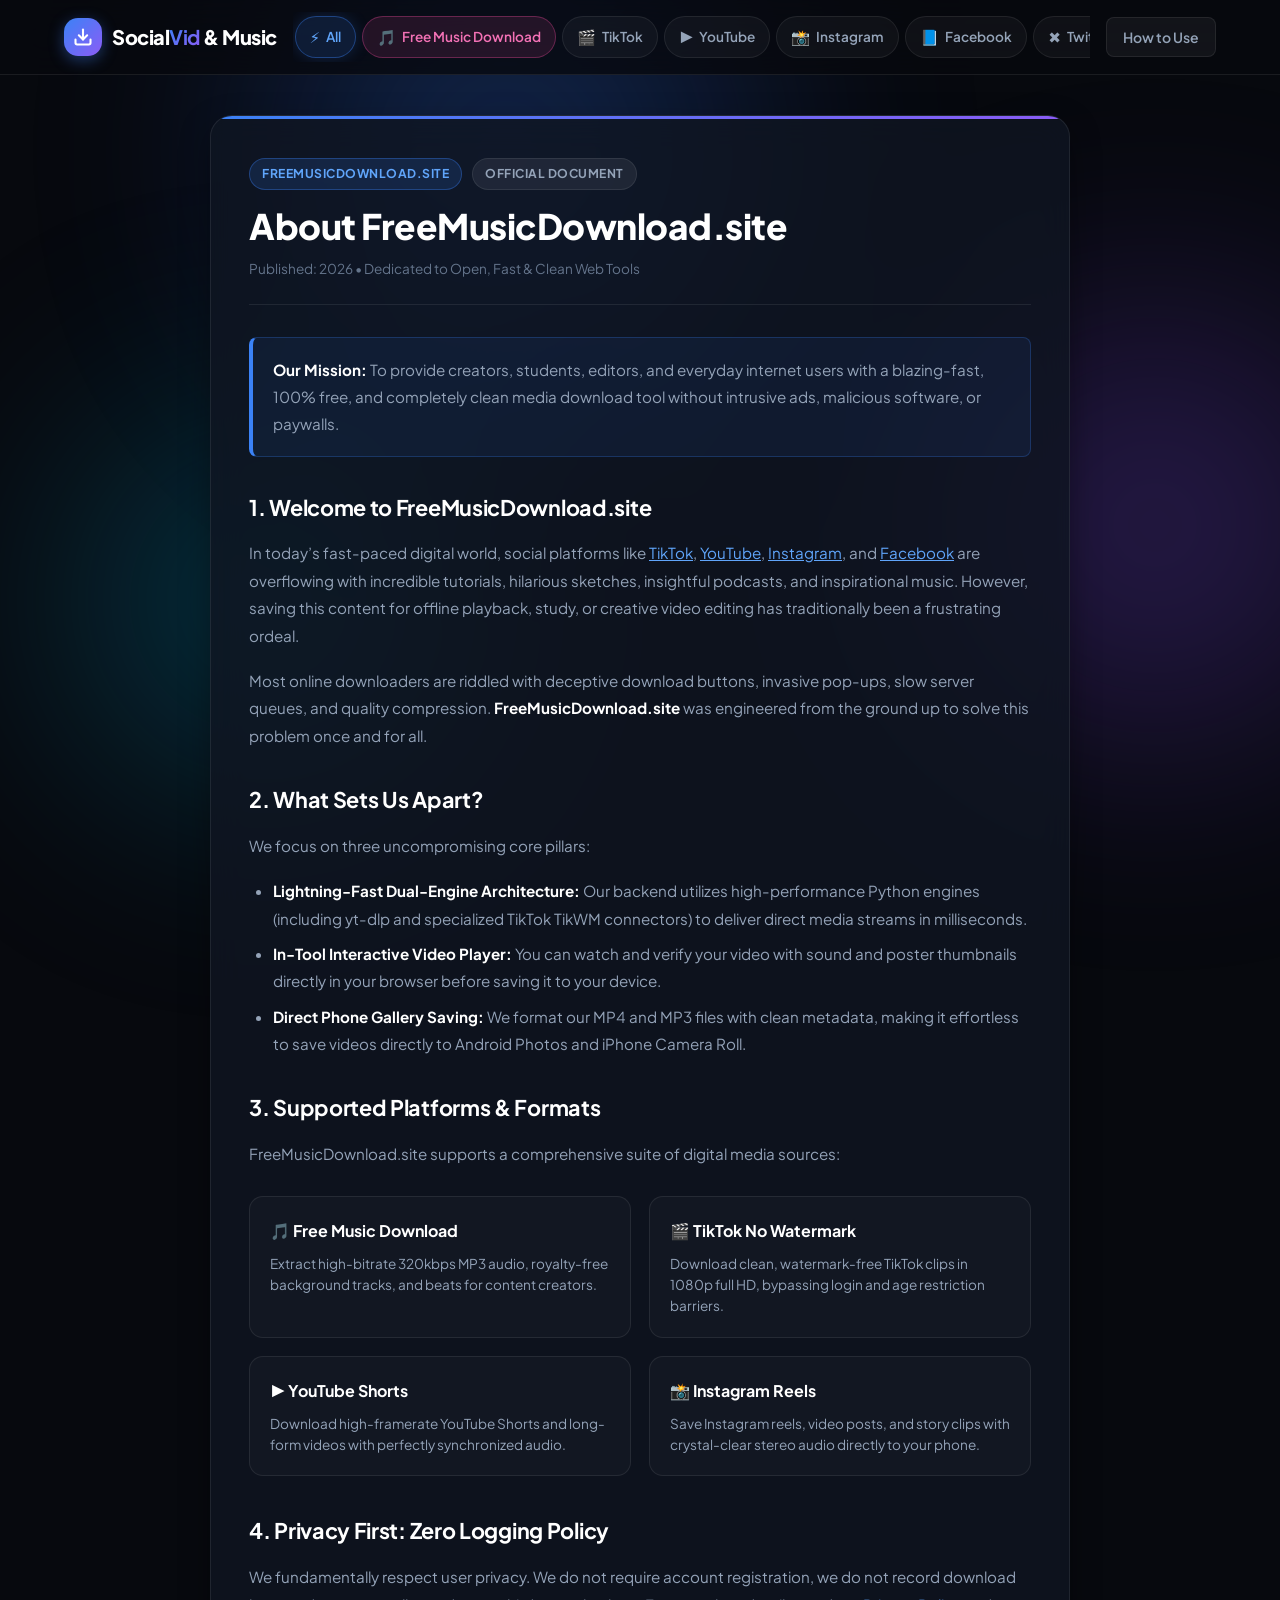
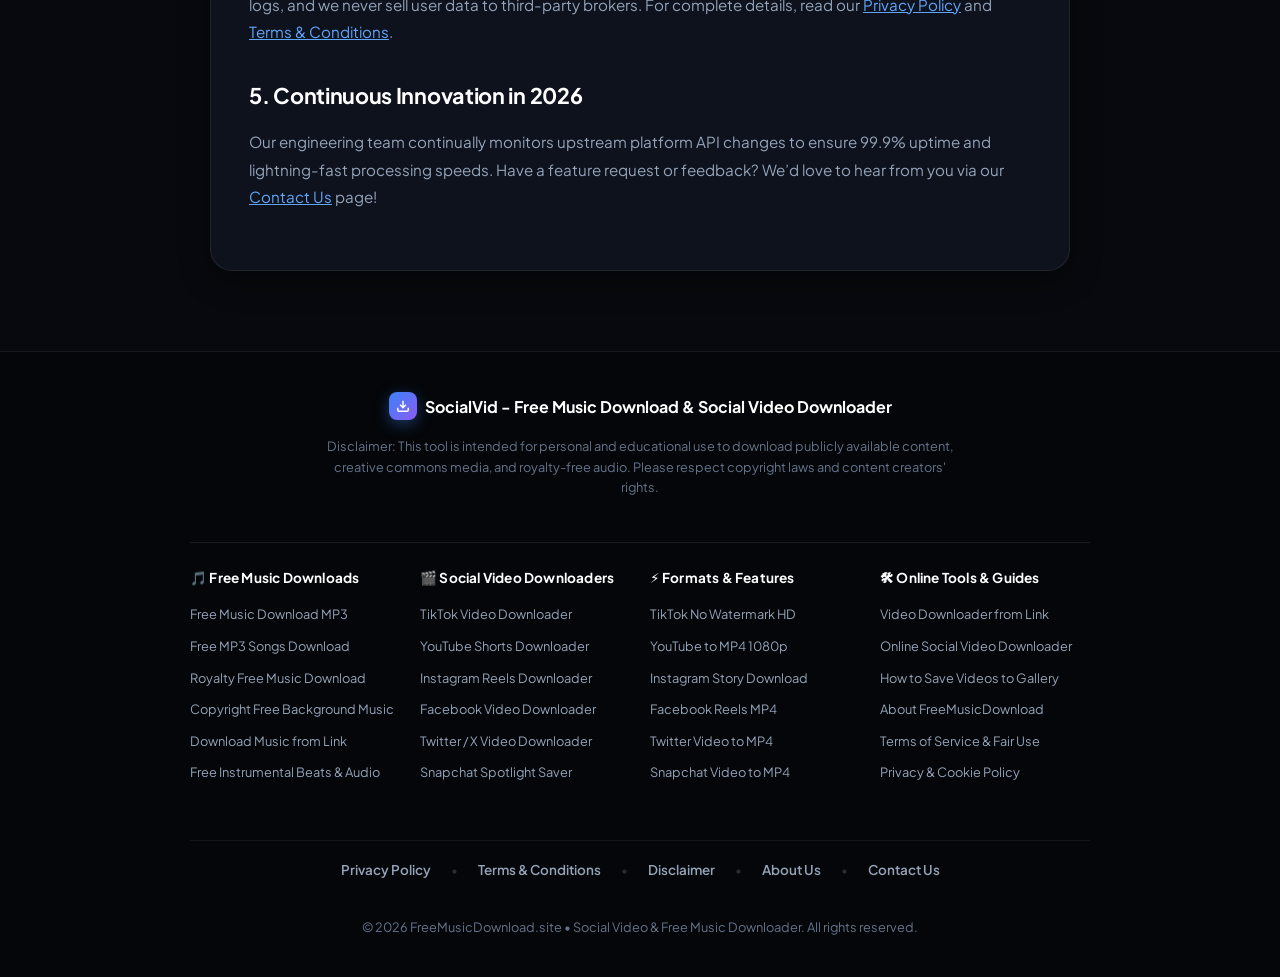
==== about-us.html @ c18b39c4 "Add downloading percentage indicator, footer multi-column keyword internal linking, and 5 dedicated " ====
<!DOCTYPE html>
<html lang="en">
<head>
  <meta charset="UTF-8">
  <meta name="viewport" content="width=device-width, initial-scale=1.0">
  <title>About Us - FreeMusicDownload.site</title>
  
  <!-- Primary SEO Meta Tags -->
  <meta name="description" content="Discover the mission, technology, and values behind FreeMusicDownload.site. High-speed media extraction, free music downloads, and watermark-free video tools.">
  <meta name="robots" content="index, follow">
  <meta name="author" content="FreeMusicDownload.site">
  <meta name="theme-color" content="#0b0f19">
  <link rel="canonical" href="https://freemusicdownload.site/about-us.html">

  <!-- Open Graph / Facebook -->
  <meta property="og:type" content="website">
  <meta property="og:url" content="https://freemusicdownload.site/about-us.html">
  <meta property="og:title" content="About Us - FreeMusicDownload.site">
  <meta property="og:description" content="Discover the mission, technology, and values behind FreeMusicDownload.site. High-speed media extraction, free music downloads, and watermark-free video tools.">
  <meta property="og:site_name" content="FreeMusicDownload.site">

  <!-- Twitter / X -->
  <meta name="twitter:card" content="summary_large_image">
  <meta name="twitter:url" content="https://freemusicdownload.site/about-us.html">
  <meta name="twitter:title" content="About Us - FreeMusicDownload.site">
  <meta name="twitter:description" content="Discover the mission, technology, and values behind FreeMusicDownload.site. High-speed media extraction, free music downloads, and watermark-free video tools.">

  <!-- Google Fonts & Stylesheet -->
  <link rel="preconnect" href="https://fonts.googleapis.com">
  <link rel="preconnect" href="https://fonts.gstatic.com" crossorigin>
  <link href="https://fonts.googleapis.com/css2?family=Plus+Jakarta+Sans:wght@400;500;600;700;800&display=swap" rel="stylesheet">
  <link rel="stylesheet" href="style.css">
</head>
<body>

  <!-- Ambient Glowing Background Orbs -->
  <div class="glow-orb glow-1"></div>
  <div class="glow-orb glow-2"></div>
  <div class="glow-orb glow-3"></div>

  <!-- Top Glassmorphic Navbar -->
  <header class="navbar-wrapper">
    <nav class="navbar" aria-label="Main Navigation">
      <a href="index.html" class="nav-brand">
        <div class="brand-icon">
          <svg viewBox="0 0 24 24" fill="none" stroke="currentColor" stroke-width="2.5" stroke-linecap="round" stroke-linejoin="round">
            <path d="M21 15v4a2 2 0 0 1-2 2H5a2 2 0 0 1-2-2v-4"></path>
            <polyline points="7 10 12 15 17 10"></polyline>
            <line x1="12" y1="15" x2="12" y2="3"></line>
          </svg>
        </div>
        <span class="brand-text">Social<strong>Vid</strong> & Music</span>
      </a>

      <!-- Platform Links in Navbar -->
      <div class="nav-platforms" id="navPlatforms">
        <a href="index.html" class="nav-platform-btn" data-platform="all" title="All Supported Platforms">
          <span class="platform-icon">⚡</span> All
        </a>
        <a href="index.html#home" class="nav-platform-btn highlight-music-btn" data-platform="music" title="Free Music Download - Just Paste Music Link">
          <span class="platform-icon">🎵</span> Free Music Download
        </a>
        <a href="tiktok.html" class="nav-platform-btn" data-platform="tiktok" title="TikTok Video Downloader">
          <span class="platform-icon">🎬</span> TikTok
        </a>
        <a href="youtube.html" class="nav-platform-btn" data-platform="youtube" title="YouTube Shorts Downloader">
          <span class="platform-icon">▶️</span> YouTube
        </a>
        <a href="instagram.html" class="nav-platform-btn" data-platform="instagram" title="Instagram Reel Downloader">
          <span class="platform-icon">📸</span> Instagram
        </a>
        <a href="facebook.html" class="nav-platform-btn" data-platform="facebook" title="Facebook Video Downloader">
          <span class="platform-icon">📘</span> Facebook
        </a>
        <a href="twitter.html" class="nav-platform-btn" data-platform="twitter" title="Twitter / X Video Downloader">
          <span class="platform-icon">✖️</span> Twitter/X
        </a>
        <a href="snapchat.html" class="nav-platform-btn" data-platform="snapchat" title="Snapchat Video Saver">
          <span class="platform-icon">👻</span> Snapchat
        </a>
      </div>

      <a href="index.html#how-it-works" class="nav-guide-link">How to Use</a>

      <!-- Mobile Top-Right Features Button -->
      <button type="button" class="mobile-menu-toggle" id="mobileMenuToggle" aria-label="Open Features and Platforms Menu" aria-expanded="false" aria-controls="mobileDrawer">
        <span class="mobile-toggle-icon-wrap">
          <svg class="mobile-toggle-icon" viewBox="0 0 24 24" fill="none" stroke="currentColor" stroke-width="2.2" stroke-linecap="round" stroke-linejoin="round">
            <rect x="3" y="3" width="7" height="7" rx="2"></rect>
            <rect x="14" y="3" width="7" height="7" rx="2"></rect>
            <rect x="14" y="14" width="7" height="7" rx="2"></rect>
            <rect x="3" y="14" width="7" height="7" rx="2"></rect>
          </svg>
        </span>
        <span class="mobile-toggle-text">Features</span>
      </button>
    </nav>
  </header>

  <!-- Mobile Features Navigation Drawer -->
  <div class="mobile-drawer-backdrop" id="mobileDrawerBackdrop" aria-hidden="true"></div>
  <aside class="mobile-drawer" id="mobileDrawer" role="dialog" aria-modal="true" aria-label="Supported Features Menu" aria-hidden="true">
    <div class="mobile-drawer-header">
      <div class="mobile-drawer-title-wrap">
        <span class="mobile-drawer-sparkle">⚡</span>
        <div>
          <h2 class="mobile-drawer-title">Features & Platforms</h2>
          <p class="mobile-drawer-subtitle">Select any platform to download</p>
        </div>
      </div>
      <button type="button" class="mobile-drawer-close" id="mobileDrawerClose" aria-label="Close menu">
        <svg viewBox="0 0 24 24" width="20" height="20" fill="none" stroke="currentColor" stroke-width="2.5" stroke-linecap="round" stroke-linejoin="round">
          <line x1="18" y1="6" x2="6" y2="18"></line>
          <line x1="6" y1="6" x2="18" y2="18"></line>
        </svg>
      </button>
    </div>

    <div class="mobile-drawer-body">
      <div class="mobile-section-label">Supported Platforms</div>
      <div class="mobile-features-list">
        <a href="index.html" class="mobile-feature-item" data-platform="all">
          <span class="feature-item-icon">⚡</span>
          <div class="feature-item-content">
            <div class="feature-item-title">All Supported Media</div>
            <div class="feature-item-sub">Music, Songs, YouTube, TikTok & Reels</div>
          </div>
          <span class="feature-item-indicator">Select</span>
        </a>

        <a href="index.html#home" class="mobile-feature-item highlight-music" data-platform="music">
          <span class="feature-item-icon">🎵</span>
          <div class="feature-item-content">
            <div class="feature-item-title">Free Music Download <span class="feature-badge-hot">HOT</span></div>
            <div class="feature-item-sub">MP3 Songs, Audio, Beats & Background Music</div>
          </div>
          <span class="feature-item-indicator">Select</span>
        </a>

        <a href="tiktok.html" class="mobile-feature-item" data-platform="tiktok">
          <span class="feature-item-icon">🎬</span>
          <div class="feature-item-content">
            <div class="feature-item-title">TikTok Downloader</div>
            <div class="feature-item-sub">No watermark, HD MP4 video & audio</div>
          </div>
          <span class="feature-item-indicator">Select</span>
        </a>

        <a href="youtube.html" class="mobile-feature-item" data-platform="youtube">
          <span class="feature-item-icon">▶️</span>
          <div class="feature-item-content">
            <div class="feature-item-title">YouTube Shorts & Video</div>
            <div class="feature-item-sub">Shorts & full HD video downloader</div>
          </div>
          <span class="feature-item-indicator">Select</span>
        </a>

        <a href="instagram.html" class="mobile-feature-item" data-platform="instagram">
          <span class="feature-item-icon">📸</span>
          <div class="feature-item-content">
            <div class="feature-item-title">Instagram Reels & Story</div>
            <div class="feature-item-sub">Reels, stories, clips & post video</div>
          </div>
          <span class="feature-item-indicator">Select</span>
        </a>

        <a href="facebook.html" class="mobile-feature-item" data-platform="facebook">
          <span class="feature-item-icon">📘</span>
          <div class="feature-item-content">
            <div class="feature-item-title">Facebook Videos & Reels</div>
            <div class="feature-item-sub">Download public Facebook clips & reels</div>
          </div>
          <span class="feature-item-indicator">Select</span>
        </a>

        <a href="twitter.html" class="mobile-feature-item" data-platform="twitter">
          <span class="feature-item-icon">✖️</span>
          <div class="feature-item-content">
            <div class="feature-item-title">Twitter / X Downloader</div>
            <div class="feature-item-sub">Save videos & GIFs from Twitter/X</div>
          </div>
          <span class="feature-item-indicator">Select</span>
        </a>

        <a href="snapchat.html" class="mobile-feature-item" data-platform="snapchat">
          <span class="feature-item-icon">👻</span>
          <div class="feature-item-content">
            <div class="feature-item-title">Snapchat Spotlight</div>
            <div class="feature-item-sub">Spotlight clips & story downloads</div>
          </div>
          <span class="feature-item-indicator">Select</span>
        </a>
      </div>

      <div class="mobile-drawer-footer">
        <a href="index.html#how-it-works" class="mobile-drawer-link">
          <span>📖 How to Download</span>
          <span class="link-arrow">→</span>
        </a>
        <a href="index.html#faq" class="mobile-drawer-link">
          <span>❓ Frequently Asked Questions</span>
          <span class="link-arrow">→</span>
        </a>
      </div>
    </div>
  </aside>

  <!-- Main Legal / Info Container -->
  <main class="legal-container">
    <article class="legal-card">
      <header class="legal-header">
        <div class="legal-badge-row">
          <span class="article-pill accent">FreeMusicDownload.site</span>
          <span class="article-pill">Official Document</span>
        </div>
        <h1 class="legal-title">About FreeMusicDownload.site</h1>
        <div class="legal-meta">Published: 2026 • Dedicated to Open, Fast & Clean Web Tools</div>
      </header>

      <div class="legal-body">
        
          <div class="legal-highlight-box">
            <strong>Our Mission:</strong> To provide creators, students, editors, and everyday internet users with a blazing-fast, 100% free, and completely clean media download tool without intrusive ads, malicious software, or paywalls.
          </div>

          <h2>1. Welcome to FreeMusicDownload.site</h2>
          <p>
            In today’s fast-paced digital world, social platforms like <a href="tiktok.html">TikTok</a>, <a href="youtube.html">YouTube</a>, <a href="instagram.html">Instagram</a>, and <a href="facebook.html">Facebook</a> are overflowing with incredible tutorials, hilarious sketches, insightful podcasts, and inspirational music. However, saving this content for offline playback, study, or creative video editing has traditionally been a frustrating ordeal.
          </p>
          <p>
            Most online downloaders are riddled with deceptive download buttons, invasive pop-ups, slow server queues, and quality compression. <strong>FreeMusicDownload.site</strong> was engineered from the ground up to solve this problem once and for all.
          </p>

          <h2>2. What Sets Us Apart?</h2>
          <p>
            We focus on three uncompromising core pillars:
          </p>
          <ul>
            <li><strong>Lightning-Fast Dual-Engine Architecture:</strong> Our backend utilizes high-performance Python engines (including yt-dlp and specialized TikTok TikWM connectors) to deliver direct media streams in milliseconds.</li>
            <li><strong>In-Tool Interactive Video Player:</strong> You can watch and verify your video with sound and poster thumbnails directly in your browser before saving it to your device.</li>
            <li><strong>Direct Phone Gallery Saving:</strong> We format our MP4 and MP3 files with clean metadata, making it effortless to save videos directly to Android Photos and iPhone Camera Roll.</li>
          </ul>

          <h2>3. Supported Platforms & Formats</h2>
          <p>
            FreeMusicDownload.site supports a comprehensive suite of digital media sources:
          </p>
          <div class="matrix-grid">
            <div class="matrix-item">
              <h4>🎵 Free Music Download</h4>
              <p>Extract high-bitrate 320kbps MP3 audio, royalty-free background tracks, and beats for content creators.</p>
            </div>
            <div class="matrix-item">
              <h4>🎬 TikTok No Watermark</h4>
              <p>Download clean, watermark-free TikTok clips in 1080p full HD, bypassing login and age restriction barriers.</p>
            </div>
            <div class="matrix-item">
              <h4>▶️ YouTube Shorts</h4>
              <p>Download high-framerate YouTube Shorts and long-form videos with perfectly synchronized audio.</p>
            </div>
            <div class="matrix-item">
              <h4>📸 Instagram Reels</h4>
              <p>Save Instagram reels, video posts, and story clips with crystal-clear stereo audio directly to your phone.</p>
            </div>
          </div>

          <h2>4. Privacy First: Zero Logging Policy</h2>
          <p>
            We fundamentally respect user privacy. We do not require account registration, we do not record download logs, and we never sell user data to third-party brokers. For complete details, read our <a href="privacy-policy.html">Privacy Policy</a> and <a href="terms-conditions.html">Terms & Conditions</a>.
          </p>

          <h2>5. Continuous Innovation in 2026</h2>
          <p>
            Our engineering team continually monitors upstream platform API changes to ensure 99.9% uptime and lightning-fast processing speeds. Have a feature request or feedback? We’d love to hear from you via our <a href="contact.html">Contact Us</a> page!
          </p>

      </div>
    </article>
  </main>

  <!-- Footer -->
  <footer class="site-footer">
    <div class="footer-content">
      <div class="footer-brand">
        <div class="brand-icon small">
          <svg viewBox="0 0 24 24" fill="none" stroke="currentColor" stroke-width="2.5">
            <path d="M21 15v4a2 2 0 0 1-2 2H5a2 2 0 0 1-2-2v-4"></path>
            <polyline points="7 10 12 15 17 10"></polyline>
            <line x1="12" y1="15" x2="12" y2="3"></line>
          </svg>
        </div>
        <span>SocialVid - Free Music Download & Social Video Downloader</span>
      </div>
      
      <p class="footer-disclaimer">
        Disclaimer: This tool is intended for personal and educational use to download publicly available content, creative commons media, and royalty-free audio. Please respect copyright laws and content creators' rights.
      </p>

      <!-- Multi-Column Keywords Grid with Active Internal Linking -->
      <div class="footer-keywords-section">
        <div class="footer-grid">
          <div class="footer-col">
            <div class="footer-col-title">🎵 Free Music Downloads</div>
            <ul class="footer-links-list">
              <li><a href="index.html" class="footer-keyword-link">Free Music Download MP3</a></li>
              <li><a href="index.html#home" class="footer-keyword-link">Free MP3 Songs Download</a></li>
              <li><a href="index.html#home" class="footer-keyword-link">Royalty Free Music Download</a></li>
              <li><a href="index.html#home" class="footer-keyword-link">Copyright Free Background Music</a></li>
              <li><a href="index.html#home" class="footer-keyword-link">Download Music from Link</a></li>
              <li><a href="index.html#home" class="footer-keyword-link">Free Instrumental Beats & Audio</a></li>
            </ul>
          </div>

          <div class="footer-col">
            <div class="footer-col-title">🎬 Social Video Downloaders</div>
            <ul class="footer-links-list">
              <li><a href="tiktok.html" class="footer-keyword-link">TikTok Video Downloader</a></li>
              <li><a href="youtube.html" class="footer-keyword-link">YouTube Shorts Downloader</a></li>
              <li><a href="instagram.html" class="footer-keyword-link">Instagram Reels Downloader</a></li>
              <li><a href="facebook.html" class="footer-keyword-link">Facebook Video Downloader</a></li>
              <li><a href="twitter.html" class="footer-keyword-link">Twitter / X Video Downloader</a></li>
              <li><a href="snapchat.html" class="footer-keyword-link">Snapchat Spotlight Saver</a></li>
            </ul>
          </div>

          <div class="footer-col">
            <div class="footer-col-title">⚡ Formats & Features</div>
            <ul class="footer-links-list">
              <li><a href="tiktok.html" class="footer-keyword-link">TikTok No Watermark HD</a></li>
              <li><a href="youtube.html" class="footer-keyword-link">YouTube to MP4 1080p</a></li>
              <li><a href="instagram.html" class="footer-keyword-link">Instagram Story Download</a></li>
              <li><a href="facebook.html" class="footer-keyword-link">Facebook Reels MP4</a></li>
              <li><a href="twitter.html" class="footer-keyword-link">Twitter Video to MP4</a></li>
              <li><a href="snapchat.html" class="footer-keyword-link">Snapchat Video to MP4</a></li>
            </ul>
          </div>

          <div class="footer-col">
            <div class="footer-col-title">🛠 Online Tools & Guides</div>
            <ul class="footer-links-list">
              <li><a href="index.html#how-it-works" class="footer-keyword-link">Video Downloader from Link</a></li>
              <li><a href="index.html#how-it-works" class="footer-keyword-link">Online Social Video Downloader</a></li>
              <li><a href="index.html#faq" class="footer-keyword-link">How to Save Videos to Gallery</a></li>
              <li><a href="about-us.html" class="footer-keyword-link">About FreeMusicDownload</a></li>
              <li><a href="terms-conditions.html" class="footer-keyword-link">Terms of Service & Fair Use</a></li>
              <li><a href="privacy-policy.html" class="footer-keyword-link">Privacy & Cookie Policy</a></li>
            </ul>
          </div>
        </div>
      </div>

      <!-- Bottom 5-Word Legal & Info Navigation Row -->
      <div class="footer-legal-row">
        <a href="privacy-policy.html" class="footer-legal-link">Privacy Policy</a>
        <span class="footer-legal-divider">•</span>
        <a href="terms-conditions.html" class="footer-legal-link">Terms & Conditions</a>
        <span class="footer-legal-divider">•</span>
        <a href="disclaimer.html" class="footer-legal-link">Disclaimer</a>
        <span class="footer-legal-divider">•</span>
        <a href="about-us.html" class="footer-legal-link">About Us</a>
        <span class="footer-legal-divider">•</span>
        <a href="contact.html" class="footer-legal-link">Contact Us</a>
      </div>
      
      <div class="footer-copy">
        © 2026 FreeMusicDownload.site • Social Video & Free Music Downloader. All rights reserved.
      </div>
    </div>
  </footer>

  <script src="app.js"></script>
</body>
</html>
---- style.css ----
/* ==========================================================
   SOCIAL VIDEO DOWNLOADER - MODERN PREMIUM STYLESHEET
   ========================================================== */

:root {
  --bg-dark: #07090e;
  --bg-card: rgba(16, 22, 34, 0.8);
  --bg-card-hover: rgba(22, 30, 46, 0.9);
  --border-color: rgba(255, 255, 255, 0.08);
  --border-glow: rgba(59, 130, 246, 0.4);
  --text-primary: #ffffff;
  --text-secondary: #94a3b8;
  --text-muted: #64748b;
  --primary-blue: #3b82f6;
  --primary-purple: #8b5cf6;
  --accent-cyan: #06b6d4;
  --accent-green: #10b981;
  --gradient-primary: linear-gradient(135deg, #3b82f6, #8b5cf6);
  --gradient-btn: linear-gradient(135deg, #2563eb, #7c3aed);
  --gradient-glow: linear-gradient(135deg, rgba(37, 99, 235, 0.4), rgba(124, 58, 237, 0.4));
  --font-family: 'Plus Jakarta Sans', system-ui, -apple-system, BlinkMacSystemFont, 'Segoe UI', Roboto, sans-serif;
  --radius-sm: 8px;
  --radius-md: 14px;
  --radius-lg: 22px;
  --radius-full: 9999px;
  --transition-fast: 0.2s ease;
  --transition-normal: 0.3s cubic-bezier(0.4, 0, 0.2, 1);
}

* {
  box-sizing: border-box;
  margin: 0;
  padding: 0;
}

html {
  scroll-behavior: smooth;
}

body {
  background-color: var(--bg-dark);
  color: var(--text-primary);
  font-family: var(--font-family);
  min-height: 100vh;
  line-height: 1.6;
  overflow-x: hidden;
  position: relative;
  -webkit-font-smoothing: antialiased;
}

/* ==========================================================
   AMBIENT GLOWING BACKGROUND ORBS
   ========================================================== */
.glow-orb {
  position: fixed;
  border-radius: 50%;
  filter: blur(120px);
  opacity: 0.25;
  pointer-events: none;
  z-index: 0;
  animation: floatOrb 18s ease-in-out infinite alternate;
}

.glow-1 {
  top: -100px;
  left: 20%;
  width: 500px;
  height: 500px;
  background: radial-gradient(circle, #3b82f6, #1d4ed8);
}

.glow-2 {
  top: 300px;
  right: -100px;
  width: 450px;
  height: 450px;
  background: radial-gradient(circle, #8b5cf6, #6d28d9);
  animation-duration: 22s;
  animation-delay: -5s;
}

.glow-3 {
  bottom: 100px;
  left: 5%;
  width: 400px;
  height: 400px;
  background: radial-gradient(circle, #06b6d4, #0284c7);
  animation-duration: 20s;
  animation-delay: -10s;
}

@keyframes floatOrb {
  0% { transform: translateY(0) translateX(0) scale(1); }
  50% { transform: translateY(40px) translateX(-30px) scale(1.08); }
  100% { transform: translateY(-30px) translateX(25px) scale(0.95); }
}

/* ==========================================================
   TOP NAVBAR
   ========================================================== */
.navbar-wrapper {
  position: sticky;
  top: 0;
  width: 100%;
  z-index: 100;
  background: rgba(7, 9, 14, 0.75);
  backdrop-filter: blur(20px);
  -webkit-backdrop-filter: blur(20px);
  border-bottom: 1px solid var(--border-color);
  transition: all var(--transition-normal);
}

.navbar {
  max-width: 1200px;
  margin: 0 auto;
  padding: 12px 24px;
  display: flex;
  align-items: center;
  justify-content: space-between;
  gap: 16px;
}

.nav-brand {
  display: flex;
  align-items: center;
  gap: 10px;
  text-decoration: none;
  color: #fff;
  font-weight: 800;
  font-size: 1.25rem;
  letter-spacing: -0.5px;
  flex-shrink: 0;
}

.brand-icon {
  width: 38px;
  height: 38px;
  background: var(--gradient-primary);
  border-radius: var(--radius-md);
  display: flex;
  align-items: center;
  justify-content: center;
  color: #fff;
  box-shadow: 0 4px 15px rgba(59, 130, 246, 0.4);
  transition: transform var(--transition-fast);
}

.brand-icon svg {
  width: 20px;
  height: 20px;
}

.nav-brand:hover .brand-icon {
  transform: rotate(-8deg) scale(1.05);
}

.brand-text strong {
  background: var(--gradient-primary);
  -webkit-background-clip: text;
  -webkit-text-fill-color: transparent;
}

/* Platform Links in Navbar */
.nav-platforms {
  display: flex;
  align-items: center;
  gap: 6px;
  overflow-x: auto;
  scrollbar-width: none;
  padding: 4px 2px;
}

.nav-platforms::-webkit-scrollbar {
  display: none;
}

.nav-platform-btn {
  display: inline-flex;
  align-items: center;
  gap: 6px;
  background: rgba(255, 255, 255, 0.04);
  border: 1px solid var(--border-color);
  color: var(--text-secondary);
  font-family: inherit;
  font-size: 0.85rem;
  font-weight: 600;
  padding: 8px 14px;
  border-radius: var(--radius-full);
  cursor: pointer;
  white-space: nowrap;
  text-decoration: none;
  transition: all var(--transition-fast);
}

.nav-platform-btn:hover {
  background: rgba(255, 255, 255, 0.09);
  color: #fff;
  border-color: rgba(255, 255, 255, 0.2);
  transform: translateY(-1px);
}

.nav-platform-btn.active {
  background: rgba(59, 130, 246, 0.15);
  color: #60a5fa;
  border-color: rgba(59, 130, 246, 0.4);
  box-shadow: 0 0 16px rgba(59, 130, 246, 0.2);
}

.nav-platform-btn.highlight-music-btn {
  background: rgba(236, 72, 153, 0.12);
  border-color: rgba(236, 72, 153, 0.35);
  color: #f472b6;
}

.nav-platform-btn.highlight-music-btn:hover {
  background: rgba(236, 72, 153, 0.22);
  color: #fff;
  border-color: rgba(236, 72, 153, 0.5);
  box-shadow: 0 0 16px rgba(236, 72, 153, 0.25);
}

.nav-platform-btn.highlight-music-btn.active {
  background: rgba(236, 72, 153, 0.25);
  color: #f472b6;
  border-color: #ec4899;
  box-shadow: 0 0 20px rgba(236, 72, 153, 0.35);
}

.platform-icon {
  font-size: 0.95rem;
}

.nav-guide-link {
  color: var(--text-secondary);
  text-decoration: none;
  font-size: 0.875rem;
  font-weight: 600;
  padding: 8px 16px;
  border-radius: var(--radius-sm);
  background: rgba(255, 255, 255, 0.05);
  border: 1px solid var(--border-color);
  transition: all var(--transition-fast);
  flex-shrink: 0;
}

.nav-guide-link:hover {
  color: #fff;
  background: rgba(255, 255, 255, 0.1);
}

/* ==========================================================
   MAIN LAYOUT CONTAINER
   ========================================================== */
.main-container {
  max-width: 960px;
  margin: 0 auto;
  padding: 40px 20px 80px;
  position: relative;
  z-index: 1;
}

/* ==========================================================
   HERO SECTION
   ========================================================== */
.hero-section {
  text-align: center;
  padding: 20px 0 40px;
  display: flex;
  flex-direction: column;
  align-items: center;
}

.hero-badge {
  display: inline-flex;
  align-items: center;
  gap: 8px;
  background: rgba(59, 130, 246, 0.1);
  border: 1px solid rgba(59, 130, 246, 0.3);
  color: #93c5fd;
  font-size: 0.85rem;
  font-weight: 600;
  padding: 6px 16px;
  border-radius: var(--radius-full);
  margin-bottom: 20px;
  box-shadow: 0 0 20px rgba(59, 130, 246, 0.15);
}

.badge-dot {
  width: 8px;
  height: 8px;
  background-color: #10b981;
  border-radius: 50%;
  box-shadow: 0 0 10px #10b981;
  animation: pulseDot 2s infinite;
}

@keyframes pulseDot {
  0%, 100% { opacity: 1; transform: scale(1); }
  50% { opacity: 0.4; transform: scale(0.8); }
}

.hero-title {
  font-size: clamp(2.2rem, 5.5vw, 3.6rem);
  font-weight: 800;
  letter-spacing: -1px;
  line-height: 1.15;
  margin-bottom: 16px;
  max-width: 800px;
}

.gradient-text {
  background: linear-gradient(135deg, #60a5fa, #a78bfa, #38bdf8);
  -webkit-background-clip: text;
  -webkit-text-fill-color: transparent;
}

.hero-subtitle {
  color: var(--text-secondary);
  font-size: clamp(1rem, 2vw, 1.15rem);
  max-width: 680px;
  margin-bottom: 36px;
}

/* ==========================================================
   DOWNLOADER CARD
   ========================================================== */
.downloader-card {
  width: 100%;
  max-width: 720px;
  background: var(--bg-card);
  backdrop-filter: blur(24px);
  -webkit-backdrop-filter: blur(24px);
  border: 1px solid rgba(255, 255, 255, 0.12);
  border-radius: var(--radius-lg);
  padding: 28px;
  box-shadow: 0 25px 60px -15px rgba(0, 0, 0, 0.6), 0 0 0 1px rgba(255, 255, 255, 0.05);
  text-align: left;
  position: relative;
  overflow: hidden;
  transition: border-color var(--transition-normal), box-shadow var(--transition-normal);
}

.downloader-card::before {
  content: '';
  position: absolute;
  top: 0;
  left: 0;
  right: 0;
  height: 2px;
  background: linear-gradient(90deg, transparent, #3b82f6, #8b5cf6, transparent);
}

.downloader-card:focus-within {
  border-color: var(--border-glow);
  box-shadow: 0 30px 70px -15px rgba(59, 130, 246, 0.25);
}

.input-label {
  display: flex;
  justify-content: space-between;
  align-items: center;
  font-size: 0.9rem;
  font-weight: 600;
  color: #e2e8f0;
  margin-bottom: 12px;
}

.badge-support {
  font-size: 0.75rem;
  color: #60a5fa;
  background: rgba(59, 130, 246, 0.1);
  padding: 2px 8px;
  border-radius: var(--radius-sm);
  border: 1px solid rgba(59, 130, 246, 0.2);
}

.input-group {
  display: flex;
  align-items: center;
  background: #090d16;
  border: 1.5px solid #202b3d;
  border-radius: var(--radius-md);
  padding: 4px 6px 4px 14px;
  gap: 8px;
  transition: all var(--transition-fast);
}

.input-group:focus-within {
  border-color: #3b82f6;
  box-shadow: 0 0 0 3px rgba(59, 130, 246, 0.2);
}

.input-icon {
  color: var(--text-muted);
  display: flex;
  align-items: center;
}

.input-icon svg {
  width: 20px;
  height: 20px;
}

input {
  flex: 1;
  min-width: 0;
  background: transparent;
  border: none;
  color: #fff;
  font-family: inherit;
  font-size: 0.95rem;
  padding: 12px 4px;
  outline: none;
}

input::placeholder {
  color: #4b5563;
}

.clear-btn {
  background: transparent;
  border: none;
  color: var(--text-muted);
  cursor: pointer;
  padding: 6px 8px;
  border-radius: 50%;
  font-size: 0.85rem;
  transition: color var(--transition-fast);
}

.clear-btn:hover {
  color: #fff;
}

.paste-btn {
  display: inline-flex;
  align-items: center;
  gap: 6px;
  background: rgba(255, 255, 255, 0.08);
  border: 1px solid rgba(255, 255, 255, 0.1);
  color: #fff;
  font-family: inherit;
  font-size: 0.85rem;
  font-weight: 600;
  padding: 8px 14px;
  border-radius: var(--radius-sm);
  cursor: pointer;
  transition: all var(--transition-fast);
}

.paste-btn:hover {
  background: rgba(255, 255, 255, 0.15);
  transform: translateY(-1px);
}

/* Big Download Button */
.download-btn {
  width: 100%;
  height: 56px;
  margin-top: 18px;
  background: var(--gradient-btn);
  border: none;
  border-radius: var(--radius-md);
  color: #fff;
  font-family: inherit;
  font-size: 1.05rem;
  font-weight: 700;
  letter-spacing: -0.2px;
  display: flex;
  align-items: center;
  justify-content: center;
  gap: 10px;
  cursor: pointer;
  box-shadow: 0 10px 30px rgba(79, 70, 229, 0.35);
  position: relative;
  overflow: hidden;
  transition: all var(--transition-fast);
}

.download-btn::before {
  content: '';
  position: absolute;
  top: 0;
  left: -100%;
  width: 100%;
  height: 100%;
  background: linear-gradient(90deg, transparent, rgba(255, 255, 255, 0.2), transparent);
  transition: 0.6s ease;
}

.download-btn:hover:not(:disabled)::before {
  left: 100%;
}

.download-btn:hover:not(:disabled) {
  transform: translateY(-2px);
  box-shadow: 0 14px 35px rgba(79, 70, 229, 0.5);
  filter: brightness(1.08);
}

.download-btn:active:not(:disabled) {
  transform: translateY(0);
}

.download-btn:disabled {
  opacity: 0.6;
  cursor: not-allowed;
}

/* Status & Progress Bar */
.status {
  text-align: center;
  margin-top: 16px;
  font-size: 0.9rem;
  font-weight: 500;
  color: var(--text-secondary);
  min-height: 22px;
  transition: color var(--transition-fast);
}

.progress-wrap {
  margin-top: 14px;
}

.progress-bar-container {
  height: 9px;
  background: #172033;
  border-radius: var(--radius-full);
  overflow: hidden;
  position: relative;
  box-shadow: inset 0 1px 3px rgba(0, 0, 0, 0.5);
}

.progress {
  height: 100%;
  width: 0%;
  background: linear-gradient(90deg, #3b82f6, #06b6d4, #8b5cf6);
  background-size: 200% 100%;
  border-radius: var(--radius-full);
  transition: width 0.35s ease;
  animation: progressShimmer 1.5s infinite linear;
}

.progress-meta-row {
  display: flex;
  align-items: center;
  justify-content: space-between;
  margin-top: 8px;
  font-size: 0.85rem;
  color: var(--text-secondary);
}

.progress-label {
  font-size: 0.82rem;
  color: var(--text-secondary);
  display: inline-flex;
  align-items: center;
  gap: 5px;
}

.progress-percent {
  font-weight: 800;
  font-size: 0.88rem;
  color: #60a5fa;
  background: rgba(59, 130, 246, 0.15);
  border: 1px solid rgba(59, 130, 246, 0.3);
  padding: 2px 10px;
  border-radius: var(--radius-full);
  letter-spacing: 0.5px;
}

body.theme-tiktok .progress-percent {
  color: #00f2fe;
  background: rgba(0, 242, 254, 0.15);
  border-color: rgba(0, 242, 254, 0.3);
}

body.theme-youtube .progress-percent {
  color: #ff4d4d;
  background: rgba(255, 0, 0, 0.15);
  border-color: rgba(255, 0, 0, 0.3);
}

body.theme-instagram .progress-percent {
  color: #f472b6;
  background: rgba(225, 48, 108, 0.15);
  border-color: rgba(225, 48, 108, 0.3);
}

body.theme-facebook .progress-percent {
  color: #60a5fa;
  background: rgba(24, 119, 242, 0.15);
  border-color: rgba(24, 119, 242, 0.3);
}

body.theme-snapchat .progress-percent {
  color: #fffc00;
  background: rgba(255, 252, 0, 0.15);
  border-color: rgba(255, 252, 0, 0.3);
}

body.theme-twitter .progress-percent {
  color: #fff;
  background: rgba(255, 255, 255, 0.15);
  border-color: rgba(255, 255, 255, 0.3);
}

@keyframes progressShimmer {
  0% { background-position: 100% 0; }
  100% { background-position: -100% 0; }
}

/* Result Card */
.result {
  margin-top: 20px;
  border-radius: var(--radius-md);
  padding: 16px;
  animation: fadeIn 0.4s cubic-bezier(0.16, 1, 0.3, 1);
}

@keyframes fadeIn {
  from { opacity: 0; transform: translateY(10px); }
  to { opacity: 1; transform: translateY(0); }
}

.result.success {
  background: rgba(15, 23, 42, 0.9);
  border: 1px solid rgba(59, 130, 246, 0.4);
  box-shadow: 0 10px 30px rgba(0, 0, 0, 0.3);
}

.result.error {
  background: rgba(45, 17, 24, 0.9);
  border: 1px solid rgba(239, 68, 68, 0.4);
  color: #fca5a5;
  font-size: 0.9rem;
}

.error-msg {
  line-height: 1.5;
}

.error-msg strong {
  color: #fff;
}

.error-msg code {
  background: rgba(255, 255, 255, 0.1);
  padding: 2px 6px;
  border-radius: 4px;
  color: #fff;
}

/* Video Preview Card Inside Result */
.preview-card {
  display: flex;
  flex-direction: column;
  gap: 14px;
}

.preview-media-container {
  width: 100%;
  border-radius: var(--radius-md);
  overflow: hidden;
  background: #020617;
  position: relative;
  box-shadow: 0 10px 30px rgba(0, 0, 0, 0.5);
  border: 1px solid rgba(255, 255, 255, 0.1);
  display: flex;
  align-items: center;
  justify-content: center;
}

.preview-video {
  width: 100%;
  max-height: 400px;
  background: #000;
  display: block;
  border-radius: var(--radius-md);
  outline: none;
}

.preview-thumb {
  width: 100%;
  height: auto;
  max-height: 380px;
  object-fit: cover;
  display: block;
}

.preview-details {
  display: flex;
  flex-direction: column;
  gap: 12px;
}

.preview-title {
  font-size: 1.05rem;
  font-weight: 700;
  line-height: 1.4;
  color: #fff;
  display: -webkit-box;
  -webkit-line-clamp: 2;
  -webkit-box-orient: vertical;
  overflow: hidden;
}

.preview-meta {
  display: flex;
  flex-wrap: wrap;
  gap: 8px;
}

.meta-tag {
  background: rgba(255, 255, 255, 0.06);
  border: 1px solid rgba(255, 255, 255, 0.08);
  padding: 4px 10px;
  border-radius: var(--radius-full);
  font-size: 0.8rem;
  color: #cbd5e1;
  font-weight: 500;
}

.meta-format {
  background: rgba(59, 130, 246, 0.15);
  border-color: rgba(59, 130, 246, 0.3);
  color: #93c5fd;
  font-weight: 700;
}

.download-actions-grid {
  display: flex;
  flex-direction: column;
  gap: 10px;
  margin-top: 4px;
}

.download-action-btn {
  display: flex;
  align-items: center;
  gap: 14px;
  padding: 13px 18px;
  border-radius: var(--radius-md);
  text-decoration: none;
  font-family: inherit;
  cursor: pointer;
  border: 1px solid transparent;
  transition: all var(--transition-fast);
}

.download-action-btn.btn-primary {
  background: linear-gradient(135deg, #10b981, #059669);
  color: #fff;
  box-shadow: 0 6px 20px rgba(16, 185, 129, 0.3);
}

.download-action-btn.btn-primary:hover {
  transform: translateY(-2px);
  filter: brightness(1.1);
  box-shadow: 0 10px 25px rgba(16, 185, 129, 0.45);
}

.download-action-btn.btn-music {
  background: linear-gradient(135deg, rgba(236, 72, 153, 0.18), rgba(168, 85, 247, 0.18));
  border: 1px solid rgba(236, 72, 153, 0.45);
  color: #f472b6;
}

.download-action-btn.btn-music:hover {
  background: linear-gradient(135deg, rgba(236, 72, 153, 0.28), rgba(168, 85, 247, 0.28));
  border-color: rgba(236, 72, 153, 0.65);
  color: #fff;
  transform: translateY(-2px);
  box-shadow: 0 8px 22px rgba(236, 72, 153, 0.3);
}

.download-action-btn .btn-icon {
  font-size: 1.4rem;
  line-height: 1;
}

.download-action-btn .btn-copy {
  display: flex;
  flex-direction: column;
  text-align: left;
}

.download-action-btn .btn-copy strong {
  font-size: 0.98rem;
  font-weight: 700;
  line-height: 1.2;
}

.download-action-btn .btn-copy small {
  font-size: 0.76rem;
  opacity: 0.85;
  font-weight: 500;
}

.download-tip-box {
  display: flex;
  align-items: center;
  gap: 8px;
  background: rgba(59, 130, 246, 0.08);
  border: 1px dashed rgba(59, 130, 246, 0.28);
  padding: 10px 14px;
  border-radius: var(--radius-sm);
  color: #93c5fd;
  font-size: 0.8rem;
  margin-top: 4px;
  line-height: 1.4;
}

/* Quick Supported Pills */
.supported-pills {
  display: flex;
  flex-wrap: wrap;
  align-items: center;
  justify-content: center;
  gap: 8px;
  margin-top: 28px;
}

.pill-title {
  color: var(--text-muted);
  font-size: 0.8rem;
  font-weight: 600;
  text-transform: uppercase;
  letter-spacing: 0.5px;
}

.pill {
  background: rgba(255, 255, 255, 0.03);
  border: 1px solid var(--border-color);
  color: var(--text-secondary);
  font-size: 0.8rem;
  padding: 6px 12px;
  border-radius: var(--radius-full);
  transition: all var(--transition-fast);
}

.pill:hover {
  border-color: rgba(255, 255, 255, 0.18);
  color: #fff;
  transform: translateY(-1px);
}

.pill-music {
  background: rgba(236, 72, 153, 0.12) !important;
  border-color: rgba(236, 72, 153, 0.35) !important;
  color: #f472b6 !important;
  font-weight: 700;
}

/* ==========================================================
   INFO SECTIONS & HEADINGS
   ========================================================= */
.info-section {
  margin-top: 80px;
  text-align: center;
}

.section-title {
  font-size: clamp(1.6rem, 3.5vw, 2.3rem);
  font-weight: 800;
  letter-spacing: -0.5px;
  margin-bottom: 12px;
  color: #fff;
}

.section-subtitle {
  color: var(--text-secondary);
  font-size: 1.05rem;
  max-width: 620px;
  margin: 0 auto 36px;
}

/* Step Cards Grid */
.steps-grid {
  display: grid;
  grid-template-columns: repeat(auto-fit, minmax(250px, 1fr));
  gap: 20px;
  text-align: left;
}

.step-card {
  background: var(--bg-card);
  border: 1px solid var(--border-color);
  border-radius: var(--radius-md);
  padding: 24px;
  position: relative;
  transition: all var(--transition-normal);
}

.step-card:hover {
  transform: translateY(-4px);
  border-color: rgba(59, 130, 246, 0.3);
  box-shadow: 0 15px 30px rgba(0, 0, 0, 0.4);
}

.step-num {
  position: absolute;
  top: 18px;
  right: 18px;
  width: 28px;
  height: 28px;
  background: rgba(255, 255, 255, 0.05);
  border: 1px solid var(--border-color);
  border-radius: 50%;
  display: flex;
  align-items: center;
  justify-content: center;
  font-size: 0.8rem;
  font-weight: 700;
  color: #60a5fa;
}

.step-icon {
  font-size: 2rem;
  margin-bottom: 12px;
}

.step-card h3 {
  font-size: 1.15rem;
  font-weight: 700;
  margin-bottom: 8px;
  color: #fff;
}

.step-card p {
  font-size: 0.9rem;
  color: var(--text-secondary);
  line-height: 1.5;
}

/* Features Grid (SEO Platforms) */
.features-grid {
  display: grid;
  grid-template-columns: repeat(auto-fit, minmax(280px, 1fr));
  gap: 20px;
  text-align: left;
}

.feature-card {
  background: var(--bg-card);
  border: 1px solid var(--border-color);
  border-radius: var(--radius-md);
  padding: 24px;
  transition: all var(--transition-normal);
}

.feature-card:hover {
  transform: translateY(-4px);
  border-color: rgba(139, 92, 246, 0.3);
  box-shadow: 0 15px 35px rgba(0, 0, 0, 0.4);
}

.feature-card.highlight-card {
  border-color: rgba(236, 72, 153, 0.35);
  background: linear-gradient(180deg, rgba(236, 72, 153, 0.08), var(--bg-card));
  box-shadow: 0 10px 30px rgba(236, 72, 153, 0.1);
}

.feature-card.highlight-card:hover {
  border-color: rgba(236, 72, 153, 0.6);
  box-shadow: 0 15px 35px rgba(236, 72, 153, 0.2);
}

.feature-header {
  display: flex;
  align-items: center;
  gap: 12px;
  margin-bottom: 12px;
}

.feature-emoji {
  font-size: 1.6rem;
}

.feature-card h3 {
  font-size: 1.15rem;
  font-weight: 700;
  color: #fff;
}

.feature-card p {
  font-size: 0.9rem;
  color: var(--text-secondary);
  margin-bottom: 16px;
  line-height: 1.5;
}

.feature-list {
  list-style: none;
  font-size: 0.85rem;
  color: #94a3b8;
  display: flex;
  flex-direction: column;
  gap: 6px;
}

.feature-list li {
  display: flex;
  align-items: center;
  color: #38bdf8;
}

/* Benefits Grid */
.benefits-grid {
  display: grid;
  grid-template-columns: repeat(auto-fit, minmax(200px, 1fr));
  gap: 20px;
  text-align: left;
  margin-top: 30px;
}

.benefit-item {
  background: rgba(255, 255, 255, 0.02);
  border: 1px solid var(--border-color);
  border-radius: var(--radius-md);
  padding: 20px;
}

.benefit-icon {
  font-size: 1.8rem;
  margin-bottom: 10px;
}

.benefit-item h4 {
  font-size: 1.05rem;
  font-weight: 700;
  color: #fff;
  margin-bottom: 6px;
}

.benefit-item p {
  font-size: 0.85rem;
  color: var(--text-secondary);
  line-height: 1.5;
}

/* FAQ Accordion Section */
.faq-container {
  max-width: 760px;
  margin: 0 auto;
  display: flex;
  flex-direction: column;
  gap: 14px;
  text-align: left;
}

.faq-item {
  background: var(--bg-card);
  border: 1px solid var(--border-color);
  border-radius: var(--radius-md);
  overflow: hidden;
  transition: all var(--transition-fast);
}

.faq-item[open] {
  border-color: rgba(59, 130, 246, 0.3);
}

.faq-question {
  padding: 18px 20px;
  font-weight: 700;
  font-size: 1rem;
  color: #fff;
  cursor: pointer;
  display: flex;
  justify-content: space-between;
  align-items: center;
  list-style: none;
  user-select: none;
}

.faq-question::-webkit-details-marker {
  display: none;
}

.faq-arrow {
  color: var(--text-muted);
  font-size: 0.75rem;
  transition: transform var(--transition-fast);
}

.faq-item[open] .faq-arrow {
  transform: rotate(180deg);
  color: #60a5fa;
}

.faq-answer {
  padding: 0 20px 18px;
  color: var(--text-secondary);
  font-size: 0.92rem;
  line-height: 1.6;
}

/* ==========================================================
   FOOTER
   ========================================================== */
.site-footer {
  border-top: 1px solid var(--border-color);
  background: rgba(5, 7, 10, 0.95);
  padding: 40px 20px;
  text-align: center;
  position: relative;
  z-index: 1;
}

.footer-content {
  max-width: 900px;
  margin: 0 auto;
  display: flex;
  flex-direction: column;
  align-items: center;
  gap: 16px;
}

.footer-brand {
  display: flex;
  align-items: center;
  gap: 8px;
  font-weight: 700;
  color: #fff;
}

.brand-icon.small {
  width: 28px;
  height: 28px;
  border-radius: var(--radius-sm);
}

.brand-icon.small svg {
  width: 14px;
  height: 14px;
}

.footer-disclaimer {
  color: var(--text-muted);
  font-size: 0.8rem;
  max-width: 650px;
}

/* Footer Keywords Multi-Column Grid */
.footer-keywords-section {
  width: 100%;
  margin: 28px 0 20px;
  padding-top: 24px;
  border-top: 1px solid var(--border-color);
}

.footer-grid {
  display: grid;
  grid-template-columns: repeat(auto-fit, minmax(210px, 1fr));
  gap: 24px 20px;
  text-align: left;
}

.footer-col {
  display: flex;
  flex-direction: column;
  gap: 8px;
}

.footer-col-title {
  font-size: 0.85rem;
  font-weight: 700;
  color: #fff;
  letter-spacing: 0.2px;
  margin-bottom: 4px;
  display: flex;
  align-items: center;
  gap: 6px;
}

.footer-links-list {
  display: flex;
  flex-direction: column;
  gap: 6px;
  list-style: none;
}

.footer-keyword-link {
  color: var(--text-secondary);
  font-size: 0.8rem;
  text-decoration: none;
  transition: all var(--transition-fast);
  display: inline-flex;
  align-items: center;
  gap: 4px;
  line-height: 1.4;
}

.footer-keyword-link:hover {
  color: #60a5fa;
  transform: translateX(3px);
}

/* Footer Bottom Legal & Info 5-Link Row */
.footer-legal-row {
  width: 100%;
  margin: 20px 0 10px;
  padding-top: 18px;
  border-top: 1px solid rgba(255, 255, 255, 0.06);
  display: flex;
  align-items: center;
  justify-content: center;
  flex-wrap: wrap;
  gap: 12px 20px;
}

.footer-legal-link {
  color: var(--text-secondary);
  font-size: 0.84rem;
  font-weight: 600;
  text-decoration: none;
  transition: color var(--transition-fast);
  display: inline-flex;
  align-items: center;
  gap: 6px;
}

.footer-legal-link:hover {
  color: #fff;
  text-decoration: underline;
}

.footer-legal-divider {
  color: rgba(255, 255, 255, 0.15);
  font-size: 0.8rem;
}

.footer-copy {
  color: var(--text-muted);
  font-size: 0.8rem;
  margin-top: 10px;
  text-align: center;
}

/* ==========================================================
   LEGAL & CONTENT PAGES STYLES (PRIVACY, TERMS, DISCLAIMER, ABOUT)
   ========================================================== */
.legal-container {
  max-width: 900px;
  margin: 40px auto 80px;
  padding: 0 20px;
  position: relative;
  z-index: 1;
}

.legal-card {
  background: var(--bg-card);
  border: 1px solid var(--border-color);
  border-radius: var(--radius-lg);
  padding: 42px 38px;
  backdrop-filter: blur(16px);
  -webkit-backdrop-filter: blur(16px);
  box-shadow: 0 10px 30px rgba(0, 0, 0, 0.35);
  position: relative;
  overflow: hidden;
}

.legal-card::before {
  content: '';
  position: absolute;
  top: 0;
  left: 0;
  right: 0;
  height: 3px;
  background: var(--gradient-primary);
}

.legal-header {
  margin-bottom: 32px;
  border-bottom: 1px solid var(--border-color);
  padding-bottom: 24px;
}

.legal-badge-row {
  display: flex;
  align-items: center;
  gap: 10px;
  margin-bottom: 14px;
  flex-wrap: wrap;
}

.legal-title {
  font-size: 2.2rem;
  font-weight: 800;
  color: #fff;
  letter-spacing: -0.5px;
  line-height: 1.25;
  margin-bottom: 10px;
}

.legal-meta {
  font-size: 0.85rem;
  color: var(--text-muted);
}

.legal-body {
  color: var(--text-secondary);
  line-height: 1.8;
  font-size: 0.95rem;
}

.legal-body h2 {
  font-size: 1.35rem;
  font-weight: 700;
  color: #fff;
  margin: 32px 0 12px;
  letter-spacing: -0.3px;
}

.legal-body h3 {
  font-size: 1.1rem;
  font-weight: 600;
  color: #f1f5f9;
  margin: 22px 0 8px;
}

.legal-body p {
  margin-bottom: 18px;
}

.legal-body ul, .legal-body ol {
  margin: 12px 0 20px 24px;
}

.legal-body li {
  margin-bottom: 8px;
}

.legal-body strong {
  color: #fff;
}

.legal-body a {
  color: #60a5fa;
  text-decoration: underline;
}

.legal-body a:hover {
  color: #93c5fd;
}

.legal-highlight-box {
  background: rgba(59, 130, 246, 0.08);
  border: 1px solid rgba(59, 130, 246, 0.25);
  border-left: 4px solid var(--primary-blue);
  border-radius: var(--radius-sm);
  padding: 18px 20px;
  margin: 24px 0;
  color: var(--text-secondary);
}

.legal-highlight-box strong {
  color: #fff;
}

@media (max-width: 768px) {
  .legal-card {
    padding: 26px 20px;
  }
  .legal-title {
    font-size: 1.75rem;
  }
  .footer-grid {
    grid-template-columns: 1fr 1fr;
  }
}

@media (max-width: 480px) {
  .footer-grid {
    grid-template-columns: 1fr;
  }
}

/* Utility */
.hidden {
  display: none !important;
}

/* ==========================================================
   MOBILE FEATURES MENU & DRAWER (TOP-RIGHT ICON ON MOBILE)
   ========================================================== */
.mobile-menu-toggle {
  display: none; /* Hidden by default on desktop */
  align-items: center;
  gap: 8px;
  background: rgba(255, 255, 255, 0.05);
  border: 1px solid var(--border-color);
  color: var(--text-primary);
  padding: 7px 13px;
  border-radius: var(--radius-full);
  cursor: pointer;
  font-family: inherit;
  font-size: 0.85rem;
  font-weight: 700;
  transition: all var(--transition-fast);
  flex-shrink: 0;
}

.mobile-menu-toggle:hover,
.mobile-menu-toggle:focus-visible {
  background: rgba(59, 130, 246, 0.18);
  border-color: rgba(59, 130, 246, 0.45);
  box-shadow: 0 0 16px rgba(59, 130, 246, 0.25);
  outline: none;
}

.mobile-toggle-icon-wrap {
  display: flex;
  align-items: center;
  justify-content: center;
  color: #60a5fa;
}

.mobile-toggle-icon {
  width: 17px;
  height: 17px;
}

.mobile-toggle-text {
  letter-spacing: -0.2px;
}

/* Mobile Drawer Backdrop */
.mobile-drawer-backdrop {
  display: none;
  position: fixed;
  inset: 0;
  background: rgba(3, 5, 10, 0.75);
  backdrop-filter: blur(8px);
  -webkit-backdrop-filter: blur(8px);
  z-index: 998;
  opacity: 0;
  pointer-events: none;
  transition: opacity 0.28s ease;
}

.mobile-drawer-backdrop.active {
  opacity: 1;
  pointer-events: auto;
}

/* Mobile Drawer */
.mobile-drawer {
  display: none;
  position: fixed;
  top: 0;
  right: 0;
  bottom: 0;
  width: min(390px, 90vw);
  background: rgba(10, 14, 24, 0.97);
  backdrop-filter: blur(25px);
  -webkit-backdrop-filter: blur(25px);
  border-left: 1px solid rgba(255, 255, 255, 0.1);
  box-shadow: -10px 0 35px rgba(0, 0, 0, 0.7);
  z-index: 999;
  flex-direction: column;
  transform: translateX(100%);
  transition: transform 0.32s cubic-bezier(0.16, 1, 0.3, 1);
  overflow: hidden;
}

.mobile-drawer.open {
  transform: translateX(0);
}

body.drawer-open {
  overflow: hidden;
}

.mobile-drawer-header {
  display: flex;
  align-items: center;
  justify-content: space-between;
  padding: 18px 20px;
  border-bottom: 1px solid var(--border-color);
  background: rgba(255, 255, 255, 0.02);
}

.mobile-drawer-title-wrap {
  display: flex;
  align-items: center;
  gap: 12px;
}

.mobile-drawer-sparkle {
  font-size: 1.25rem;
  width: 36px;
  height: 36px;
  display: flex;
  align-items: center;
  justify-content: center;
  background: var(--gradient-primary);
  border-radius: var(--radius-sm);
  color: #fff;
  box-shadow: 0 4px 12px rgba(59, 130, 246, 0.35);
}

.mobile-drawer-title {
  font-size: 1.02rem;
  font-weight: 700;
  color: #fff;
  line-height: 1.2;
}

.mobile-drawer-subtitle {
  font-size: 0.76rem;
  color: var(--text-secondary);
  margin-top: 2px;
}

.mobile-drawer-close {
  width: 36px;
  height: 36px;
  border-radius: var(--radius-sm);
  background: rgba(255, 255, 255, 0.05);
  border: 1px solid var(--border-color);
  color: var(--text-secondary);
  display: flex;
  align-items: center;
  justify-content: center;
  cursor: pointer;
  transition: all var(--transition-fast);
}

.mobile-drawer-close:hover,
.mobile-drawer-close:focus-visible {
  background: rgba(239, 68, 68, 0.15);
  border-color: rgba(239, 68, 68, 0.4);
  color: #ef4444;
  outline: none;
}

.mobile-drawer-body {
  padding: 16px 18px 24px;
  overflow-y: auto;
  flex: 1;
  display: flex;
  flex-direction: column;
  gap: 14px;
  scrollbar-width: thin;
  scrollbar-color: rgba(255, 255, 255, 0.15) transparent;
}

.mobile-section-label {
  font-size: 0.72rem;
  font-weight: 700;
  text-transform: uppercase;
  letter-spacing: 0.8px;
  color: var(--text-muted);
}

.mobile-features-list {
  display: flex;
  flex-direction: column;
  gap: 8px;
}

.mobile-feature-item {
  width: 100%;
  display: flex;
  align-items: center;
  gap: 12px;
  padding: 11px 13px;
  background: rgba(255, 255, 255, 0.03);
  border: 1px solid var(--border-color);
  border-radius: var(--radius-md);
  color: #fff;
  cursor: pointer;
  text-align: left;
  text-decoration: none;
  font-family: inherit;
  transition: all var(--transition-fast);
}

.mobile-feature-item:hover,
.mobile-feature-item:active {
  background: rgba(255, 255, 255, 0.07);
  border-color: rgba(255, 255, 255, 0.2);
  transform: translateX(2px);
}

.mobile-feature-item.active {
  background: rgba(59, 130, 246, 0.16);
  border-color: rgba(59, 130, 246, 0.45);
  box-shadow: 0 0 16px rgba(59, 130, 246, 0.2);
}

.mobile-feature-item.highlight-music {
  background: rgba(236, 72, 153, 0.08);
  border-color: rgba(236, 72, 153, 0.3);
}

.mobile-feature-item.highlight-music.active,
.mobile-feature-item.highlight-music:hover {
  background: rgba(236, 72, 153, 0.18);
  border-color: rgba(236, 72, 153, 0.5);
  box-shadow: 0 0 18px rgba(236, 72, 153, 0.25);
}

.feature-item-icon {
  font-size: 1.25rem;
  width: 36px;
  height: 36px;
  display: flex;
  align-items: center;
  justify-content: center;
  background: rgba(255, 255, 255, 0.05);
  border-radius: var(--radius-sm);
  flex-shrink: 0;
}

.feature-item-content {
  flex: 1;
  min-width: 0;
}

.feature-item-title {
  font-size: 0.88rem;
  font-weight: 700;
  color: #fff;
  display: flex;
  align-items: center;
  gap: 6px;
}

.feature-badge-hot {
  font-size: 0.62rem;
  padding: 1px 5px;
  background: linear-gradient(135deg, #ec4899, #f43f5e);
  color: #fff;
  border-radius: var(--radius-full);
  font-weight: 800;
  letter-spacing: 0.3px;
}

.feature-item-sub {
  font-size: 0.72rem;
  color: var(--text-secondary);
  white-space: nowrap;
  overflow: hidden;
  text-overflow: ellipsis;
  margin-top: 1px;
}

.feature-item-indicator {
  font-size: 0.7rem;
  font-weight: 600;
  padding: 3px 8px;
  border-radius: var(--radius-full);
  background: rgba(255, 255, 255, 0.06);
  color: var(--text-muted);
  flex-shrink: 0;
}

.mobile-feature-item.active .feature-item-indicator {
  background: rgba(59, 130, 246, 0.25);
  color: #60a5fa;
  font-weight: 700;
}

.mobile-drawer-footer {
  margin-top: auto;
  padding-top: 14px;
  border-top: 1px solid var(--border-color);
  display: flex;
  flex-direction: column;
  gap: 8px;
}

.mobile-drawer-link {
  display: flex;
  align-items: center;
  justify-content: space-between;
  padding: 10px 12px;
  background: rgba(255, 255, 255, 0.03);
  border: 1px solid var(--border-color);
  border-radius: var(--radius-sm);
  color: var(--text-secondary);
  text-decoration: none;
  font-size: 0.82rem;
  font-weight: 600;
  transition: all var(--transition-fast);
}

.mobile-drawer-link:hover {
  background: rgba(255, 255, 255, 0.08);
  border-color: rgba(255, 255, 255, 0.15);
  color: #fff;
}

.link-arrow {
  font-size: 0.85rem;
  color: var(--text-muted);
}

/* ==========================================================
   RESPONSIVE DESIGN (MOBILE & TABLET)
   ========================================================== */
@media (max-width: 768px) {
  .navbar {
    padding: 10px 16px;
  }
  
  /* Hide desktop navbar platforms and guide link */
  .nav-platforms {
    display: none !important;
  }

  .nav-guide-link {
    display: none !important;
  }

  /* Show mobile menu toggle button on top right */
  .mobile-menu-toggle {
    display: inline-flex !important;
  }

  /* Enable mobile drawer and backdrop */
  .mobile-drawer-backdrop {
    display: block !important;
  }

  .mobile-drawer {
    display: flex !important;
  }
  
  .hero-title {
    font-size: 2rem;
  }
  
  .downloader-card {
    padding: 20px 16px;
  }
  
  .input-group {
    padding-left: 10px;
  }
}

@media (max-width: 480px) {
  .hero-title {
    font-size: 1.75rem;
  }
  
  .input-label {
    flex-direction: column;
    align-items: flex-start;
    gap: 4px;
  }
  
  .download-btn {
    height: 52px;
    font-size: 0.95rem;
  }
}

/* ==========================================================
   DEDICATED PLATFORM THEMES & BRAND ACCENTS
   ========================================================== */

/* 1. TIKTOK THEME (Cyan + Magenta Neon on Dark) */
body.theme-tiktok {
  --primary-blue: #00f2fe;
  --primary-purple: #fe2c55;
  --border-glow: rgba(0, 242, 254, 0.4);
  --gradient-primary: linear-gradient(135deg, #00f2fe, #fe2c55);
  --gradient-btn: linear-gradient(135deg, #00d2ff, #fe2c55);
  --gradient-glow: linear-gradient(135deg, rgba(0, 242, 254, 0.5), rgba(254, 44, 85, 0.5));
}
body.theme-tiktok .glow-1 {
  background: radial-gradient(circle, #00f2fe, #0077b6);
  opacity: 0.35;
}
body.theme-tiktok .glow-2 {
  background: radial-gradient(circle, #fe2c55, #9d0208);
  opacity: 0.35;
}
body.theme-tiktok .glow-3 {
  background: radial-gradient(circle, #25f4ee, #001219);
  opacity: 0.25;
}
body.theme-tiktok .gradient-text {
  background: linear-gradient(135deg, #00f2fe 10%, #fe2c55 90%);
  -webkit-background-clip: text;
  -webkit-text-fill-color: transparent;
}

/* 2. YOUTUBE THEME (Vibrant Crimson Red) */
body.theme-youtube {
  --primary-blue: #ff0000;
  --primary-purple: #cc0000;
  --border-glow: rgba(255, 0, 0, 0.45);
  --gradient-primary: linear-gradient(135deg, #ff0000, #b91c1c);
  --gradient-btn: linear-gradient(135deg, #ff0000, #dc2626);
  --gradient-glow: linear-gradient(135deg, rgba(255, 0, 0, 0.55), rgba(185, 28, 28, 0.4));
}
body.theme-youtube .glow-1 {
  background: radial-gradient(circle, #ff0000, #7f1d1d);
  opacity: 0.35;
}
body.theme-youtube .glow-2 {
  background: radial-gradient(circle, #ef4444, #991b1b);
  opacity: 0.3;
}
body.theme-youtube .glow-3 {
  background: radial-gradient(circle, #dc2626, #450a0a);
  opacity: 0.25;
}
body.theme-youtube .gradient-text {
  background: linear-gradient(135deg, #ff4b4b 0%, #ff0000 60%, #dc2626 100%);
  -webkit-background-clip: text;
  -webkit-text-fill-color: transparent;
}

/* 3. INSTAGRAM THEME (Sunset Pink, Orange & Purple) */
body.theme-instagram {
  --primary-blue: #f09433;
  --primary-purple: #bc1888;
  --border-glow: rgba(225, 48, 108, 0.45);
  --gradient-primary: linear-gradient(45deg, #f09433 0%, #e6683c 25%, #dc2743 50%, #cc2366 75%, #bc1888 100%);
  --gradient-btn: linear-gradient(135deg, #e1306c, #833ab4);
  --gradient-glow: linear-gradient(135deg, rgba(225, 48, 108, 0.5), rgba(131, 58, 180, 0.5));
}
body.theme-instagram .glow-1 {
  background: radial-gradient(circle, #e1306c, #833ab4);
  opacity: 0.35;
}
body.theme-instagram .glow-2 {
  background: radial-gradient(circle, #f09433, #dc2743);
  opacity: 0.35;
}
body.theme-instagram .glow-3 {
  background: radial-gradient(circle, #5851db, #405de6);
  opacity: 0.25;
}
body.theme-instagram .gradient-text {
  background: linear-gradient(135deg, #f09433 0%, #e1306c 50%, #833ab4 100%);
  -webkit-background-clip: text;
  -webkit-text-fill-color: transparent;
}

/* 4. FACEBOOK THEME (Royal Blue & Azure) */
body.theme-facebook {
  --primary-blue: #1877f2;
  --primary-purple: #0d6efd;
  --border-glow: rgba(24, 119, 242, 0.45);
  --gradient-primary: linear-gradient(135deg, #1877f2, #0d6efd);
  --gradient-btn: linear-gradient(135deg, #1877f2, #0056b3);
  --gradient-glow: linear-gradient(135deg, rgba(24, 119, 242, 0.55), rgba(13, 110, 253, 0.4));
}
body.theme-facebook .glow-1 {
  background: radial-gradient(circle, #1877f2, #034078);
  opacity: 0.35;
}
body.theme-facebook .glow-2 {
  background: radial-gradient(circle, #38bdf8, #0284c7);
  opacity: 0.3;
}
body.theme-facebook .glow-3 {
  background: radial-gradient(circle, #0052cc, #071e3d);
  opacity: 0.25;
}
body.theme-facebook .gradient-text {
  background: linear-gradient(135deg, #60a5fa 0%, #1877f2 60%, #0d6efd 100%);
  -webkit-background-clip: text;
  -webkit-text-fill-color: transparent;
}

/* 5. SNAPCHAT THEME (Vibrant Yellow & Gold) */
body.theme-snapchat {
  --primary-blue: #fffc00;
  --primary-purple: #f59e0b;
  --border-glow: rgba(255, 252, 0, 0.4);
  --gradient-primary: linear-gradient(135deg, #fffc00, #f59e0b);
  --gradient-btn: linear-gradient(135deg, #fffc00, #f59e0b);
  --gradient-glow: linear-gradient(135deg, rgba(255, 252, 0, 0.45), rgba(245, 158, 11, 0.4));
}
body.theme-snapchat .glow-1 {
  background: radial-gradient(circle, #fffc00, #b45309);
  opacity: 0.3;
}
body.theme-snapchat .glow-2 {
  background: radial-gradient(circle, #fbbf24, #d97706);
  opacity: 0.28;
}
body.theme-snapchat .glow-3 {
  background: radial-gradient(circle, #fde047, #78350f);
  opacity: 0.2;
}
body.theme-snapchat .gradient-text {
  background: linear-gradient(135deg, #fff 0%, #fffc00 65%, #f59e0b 100%);
  -webkit-background-clip: text;
  -webkit-text-fill-color: transparent;
}
body.theme-snapchat .download-btn {
  color: #0b0f19;
  font-weight: 800;
}
body.theme-snapchat .download-btn .btn-icon svg {
  stroke: #0b0f19;
}

/* 6. TWITTER / X THEME (Monochrome Dark & Silver) */
body.theme-twitter {
  --primary-blue: #f8fafc;
  --primary-purple: #94a3b8;
  --border-glow: rgba(255, 255, 255, 0.35);
  --gradient-primary: linear-gradient(135deg, #ffffff, #64748b);
  --gradient-btn: linear-gradient(135deg, #334155, #0f172a);
  --gradient-glow: linear-gradient(135deg, rgba(255, 255, 255, 0.3), rgba(148, 163, 184, 0.3));
}
body.theme-twitter .glow-1 {
  background: radial-gradient(circle, #94a3b8, #334155);
  opacity: 0.28;
}
body.theme-twitter .glow-2 {
  background: radial-gradient(circle, #cbd5e1, #1e293b);
  opacity: 0.22;
}
body.theme-twitter .glow-3 {
  background: radial-gradient(circle, #64748b, #020617);
  opacity: 0.2;
}
body.theme-twitter .gradient-text {
  background: linear-gradient(135deg, #ffffff 10%, #cbd5e1 60%, #94a3b8 100%);
  -webkit-background-clip: text;
  -webkit-text-fill-color: transparent;
}
body.theme-twitter .download-btn {
  border: 1px solid rgba(255, 255, 255, 0.25);
  box-shadow: 0 4px 20px rgba(0, 0, 0, 0.6), 0 0 15px rgba(255, 255, 255, 0.1);
}

/* ==========================================================
   OPEN PLATFORM CALLOUT BUTTON
   ========================================================== */
.platform-open-banner {
  display: flex;
  align-items: center;
  justify-content: center;
  gap: 12px;
  margin-bottom: 24px;
  flex-wrap: wrap;
}

.btn-platform-open {
  display: inline-flex;
  align-items: center;
  gap: 10px;
  padding: 12px 24px;
  border-radius: var(--radius-full);
  font-size: 0.95rem;
  font-weight: 700;
  text-decoration: none;
  color: #fff;
  background: rgba(255, 255, 255, 0.08);
  border: 1px solid rgba(255, 255, 255, 0.18);
  backdrop-filter: blur(12px);
  -webkit-backdrop-filter: blur(12px);
  box-shadow: 0 6px 20px rgba(0, 0, 0, 0.35);
  transition: all var(--transition-normal);
  cursor: pointer;
}

.btn-platform-open:hover {
  transform: translateY(-2px);
  border-color: rgba(255, 255, 255, 0.4);
}

.btn-platform-open svg {
  width: 18px;
  height: 18px;
  flex-shrink: 0;
}

/* Specific Open Platform Button Styles */
.btn-platform-open.tiktok {
  background: linear-gradient(135deg, rgba(0, 242, 254, 0.2), rgba(254, 44, 85, 0.2));
  border-color: rgba(0, 242, 254, 0.4);
  box-shadow: 0 4px 20px rgba(0, 242, 254, 0.25);
}
.btn-platform-open.tiktok:hover {
  background: linear-gradient(135deg, rgba(0, 242, 254, 0.35), rgba(254, 44, 85, 0.35));
  box-shadow: 0 6px 25px rgba(254, 44, 85, 0.4);
}

.btn-platform-open.youtube {
  background: linear-gradient(135deg, rgba(255, 0, 0, 0.25), rgba(185, 28, 28, 0.25));
  border-color: rgba(255, 0, 0, 0.45);
  box-shadow: 0 4px 20px rgba(255, 0, 0, 0.3);
}
.btn-platform-open.youtube:hover {
  background: linear-gradient(135deg, rgba(255, 0, 0, 0.4), rgba(220, 38, 38, 0.4));
  box-shadow: 0 6px 25px rgba(255, 0, 0, 0.5);
}

.btn-platform-open.instagram {
  background: linear-gradient(45deg, rgba(240, 148, 51, 0.2), rgba(225, 48, 108, 0.2), rgba(131, 58, 180, 0.2));
  border-color: rgba(225, 48, 108, 0.4);
  box-shadow: 0 4px 20px rgba(225, 48, 108, 0.3);
}
.btn-platform-open.instagram:hover {
  background: linear-gradient(45deg, rgba(240, 148, 51, 0.35), rgba(225, 48, 108, 0.35), rgba(131, 58, 180, 0.35));
  box-shadow: 0 6px 25px rgba(225, 48, 108, 0.5);
}

.btn-platform-open.facebook {
  background: linear-gradient(135deg, rgba(24, 119, 242, 0.25), rgba(13, 110, 253, 0.25));
  border-color: rgba(24, 119, 242, 0.45);
  box-shadow: 0 4px 20px rgba(24, 119, 242, 0.3);
}
.btn-platform-open.facebook:hover {
  background: linear-gradient(135deg, rgba(24, 119, 242, 0.4), rgba(13, 110, 253, 0.4));
  box-shadow: 0 6px 25px rgba(24, 119, 242, 0.5);
}

.btn-platform-open.snapchat {
  background: linear-gradient(135deg, rgba(255, 252, 0, 0.2), rgba(245, 158, 11, 0.2));
  border-color: rgba(255, 252, 0, 0.4);
  box-shadow: 0 4px 20px rgba(255, 252, 0, 0.25);
  color: #fff;
}
.btn-platform-open.snapchat:hover {
  background: linear-gradient(135deg, rgba(255, 252, 0, 0.35), rgba(245, 158, 11, 0.35));
  box-shadow: 0 6px 25px rgba(255, 252, 0, 0.45);
}

.btn-platform-open.twitter {
  background: linear-gradient(135deg, rgba(255, 255, 255, 0.12), rgba(148, 163, 184, 0.12));
  border-color: rgba(255, 255, 255, 0.3);
  box-shadow: 0 4px 20px rgba(255, 255, 255, 0.15);
}
.btn-platform-open.twitter:hover {
  background: linear-gradient(135deg, rgba(255, 255, 255, 0.2), rgba(148, 163, 184, 0.2));
  box-shadow: 0 6px 25px rgba(255, 255, 255, 0.25);
}

.platform-open-hint {
  font-size: 0.88rem;
  color: var(--text-secondary);
  display: flex;
  align-items: center;
  gap: 6px;
}

/* ==========================================================
   HUMAN WRITTEN SEO BLOG & COMPREHENSIVE GUIDE ARTICLE
   ========================================================== */
.seo-article-section {
  max-width: 980px;
  margin: 60px auto 40px;
  padding: 0 20px;
}

.article-card {
  background: var(--bg-card);
  border: 1px solid var(--border-color);
  border-radius: var(--radius-lg);
  padding: 42px 36px;
  backdrop-filter: blur(16px);
  -webkit-backdrop-filter: blur(16px);
  box-shadow: 0 10px 30px rgba(0, 0, 0, 0.35);
  position: relative;
  overflow: hidden;
}

.article-card::before {
  content: '';
  position: absolute;
  top: 0;
  left: 0;
  right: 0;
  height: 3px;
  background: var(--gradient-primary);
}

.article-badge-row {
  display: flex;
  align-items: center;
  gap: 10px;
  margin-bottom: 20px;
  flex-wrap: wrap;
}

.article-pill {
  font-size: 0.76rem;
  font-weight: 700;
  text-transform: uppercase;
  letter-spacing: 0.5px;
  padding: 5px 12px;
  border-radius: var(--radius-full);
  background: rgba(255, 255, 255, 0.07);
  border: 1px solid var(--border-color);
  color: var(--text-secondary);
}

.article-pill.accent {
  background: rgba(59, 130, 246, 0.15);
  border-color: rgba(59, 130, 246, 0.35);
  color: #60a5fa;
}

body.theme-tiktok .article-pill.accent {
  background: rgba(0, 242, 254, 0.15);
  border-color: rgba(0, 242, 254, 0.35);
  color: #00f2fe;
}
body.theme-youtube .article-pill.accent {
  background: rgba(255, 0, 0, 0.15);
  border-color: rgba(255, 0, 0, 0.35);
  color: #ff4d4d;
}
body.theme-instagram .article-pill.accent {
  background: rgba(225, 48, 108, 0.15);
  border-color: rgba(225, 48, 108, 0.35);
  color: #f472b6;
}
body.theme-facebook .article-pill.accent {
  background: rgba(24, 119, 242, 0.15);
  border-color: rgba(24, 119, 242, 0.35);
  color: #60a5fa;
}
body.theme-snapchat .article-pill.accent {
  background: rgba(255, 252, 0, 0.15);
  border-color: rgba(255, 252, 0, 0.35);
  color: #fef08a;
}
body.theme-twitter .article-pill.accent {
  background: rgba(255, 255, 255, 0.12);
  border-color: rgba(255, 255, 255, 0.25);
  color: #ffffff;
}

.article-main-title {
  font-size: 2rem;
  font-weight: 800;
  line-height: 1.25;
  letter-spacing: -0.5px;
  color: #fff;
  margin-bottom: 16px;
}

.article-lead {
  font-size: 1.05rem;
  line-height: 1.7;
  color: var(--text-secondary);
  margin-bottom: 30px;
}

.article-lead strong {
  color: #fff;
}

/* Steps Flow */
.guide-flow-grid {
  display: grid;
  grid-template-columns: repeat(auto-fit, minmax(220px, 1fr));
  gap: 16px;
  margin: 30px 0 40px;
}

.guide-flow-card {
  background: rgba(255, 255, 255, 0.03);
  border: 1px solid var(--border-color);
  border-radius: var(--radius-md);
  padding: 22px 18px;
  transition: all var(--transition-normal);
  position: relative;
}

.guide-flow-card:hover {
  background: rgba(255, 255, 255, 0.06);
  transform: translateY(-3px);
  border-color: var(--border-glow);
}

.flow-step-number {
  width: 32px;
  height: 32px;
  border-radius: 50%;
  background: var(--gradient-primary);
  color: #fff;
  font-weight: 800;
  font-size: 0.9rem;
  display: flex;
  align-items: center;
  justify-content: center;
  margin-bottom: 14px;
}

.guide-flow-card h4 {
  font-size: 1rem;
  font-weight: 700;
  color: #fff;
  margin-bottom: 8px;
}

.guide-flow-card p {
  font-size: 0.85rem;
  color: var(--text-secondary);
  line-height: 1.55;
}

/* Article Prose Content */
.article-body h2 {
  font-size: 1.45rem;
  font-weight: 800;
  color: #fff;
  margin: 36px 0 14px;
  letter-spacing: -0.3px;
}

.article-body h3 {
  font-size: 1.18rem;
  font-weight: 700;
  color: #f1f5f9;
  margin: 24px 0 10px;
}

.article-body p {
  font-size: 0.96rem;
  line-height: 1.75;
  color: var(--text-secondary);
  margin-bottom: 18px;
}

.article-body ul {
  list-style: none;
  margin-bottom: 22px;
}

.article-body ul li {
  font-size: 0.92rem;
  line-height: 1.65;
  color: var(--text-secondary);
  padding: 6px 0;
  display: flex;
  align-items: flex-start;
  gap: 10px;
}

.article-body ul li::before {
  content: '✓';
  color: var(--accent-green);
  font-weight: 800;
}

/* Highlight Box / Tip Box */
.article-tip-box {
  background: rgba(59, 130, 246, 0.08);
  border: 1px solid rgba(59, 130, 246, 0.25);
  border-left: 4px solid var(--primary-blue);
  border-radius: var(--radius-sm);
  padding: 18px 20px;
  margin: 28px 0;
  display: flex;
  align-items: flex-start;
  gap: 14px;
}

.tip-box-icon {
  font-size: 1.4rem;
  line-height: 1;
  flex-shrink: 0;
}

.tip-box-text {
  font-size: 0.9rem;
  line-height: 1.6;
  color: var(--text-secondary);
}

.tip-box-text strong {
  color: #fff;
}

/* Feature Matrix Table / Comparison */
.matrix-grid {
  display: grid;
  grid-template-columns: repeat(auto-fit, minmax(260px, 1fr));
  gap: 18px;
  margin: 28px 0 36px;
}

.matrix-item {
  background: rgba(255, 255, 255, 0.025);
  border: 1px solid var(--border-color);
  border-radius: var(--radius-md);
  padding: 20px;
}

.matrix-item h4 {
  font-size: 1rem;
  font-weight: 700;
  color: #fff;
  margin-bottom: 8px;
  display: flex;
  align-items: center;
  gap: 8px;
}

.matrix-item p {
  font-size: 0.85rem;
  color: var(--text-secondary);
  line-height: 1.55;
  margin-bottom: 0;
}

/* Call to Action Inside Article */
.article-cta-box {
  background: linear-gradient(135deg, rgba(255, 255, 255, 0.04), rgba(255, 255, 255, 0.02));
  border: 1px solid var(--border-color);
  border-radius: var(--radius-md);
  padding: 28px;
  text-align: center;
  margin: 36px 0;
}

.article-cta-box h3 {
  font-size: 1.25rem;
  font-weight: 800;
  color: #fff;
  margin-bottom: 10px;
}

.article-cta-box p {
  font-size: 0.92rem;
  color: var(--text-secondary);
  max-width: 600px;
  margin: 0 auto 20px;
}

.article-cta-actions {
  display: flex;
  align-items: center;
  justify-content: center;
  gap: 14px;
  flex-wrap: wrap;
}

.btn-jump-tool {
  display: inline-flex;
  align-items: center;
  gap: 8px;
  padding: 12px 24px;
  border-radius: var(--radius-full);
  background: var(--gradient-btn);
  color: #fff;
  font-weight: 700;
  font-size: 0.92rem;
  text-decoration: none;
  box-shadow: 0 4px 15px rgba(0, 0, 0, 0.4);
  transition: all var(--transition-fast);
}

.btn-jump-tool:hover {
  transform: translateY(-2px);
  box-shadow: 0 6px 22px var(--border-glow);
}

@media (max-width: 768px) {
  .article-card {
    padding: 26px 18px;
  }
  .article-main-title {
    font-size: 1.55rem;
  }
  .article-lead {
    font-size: 0.95rem;
  }
  .guide-flow-grid {
    grid-template-columns: 1fr;
  }
}
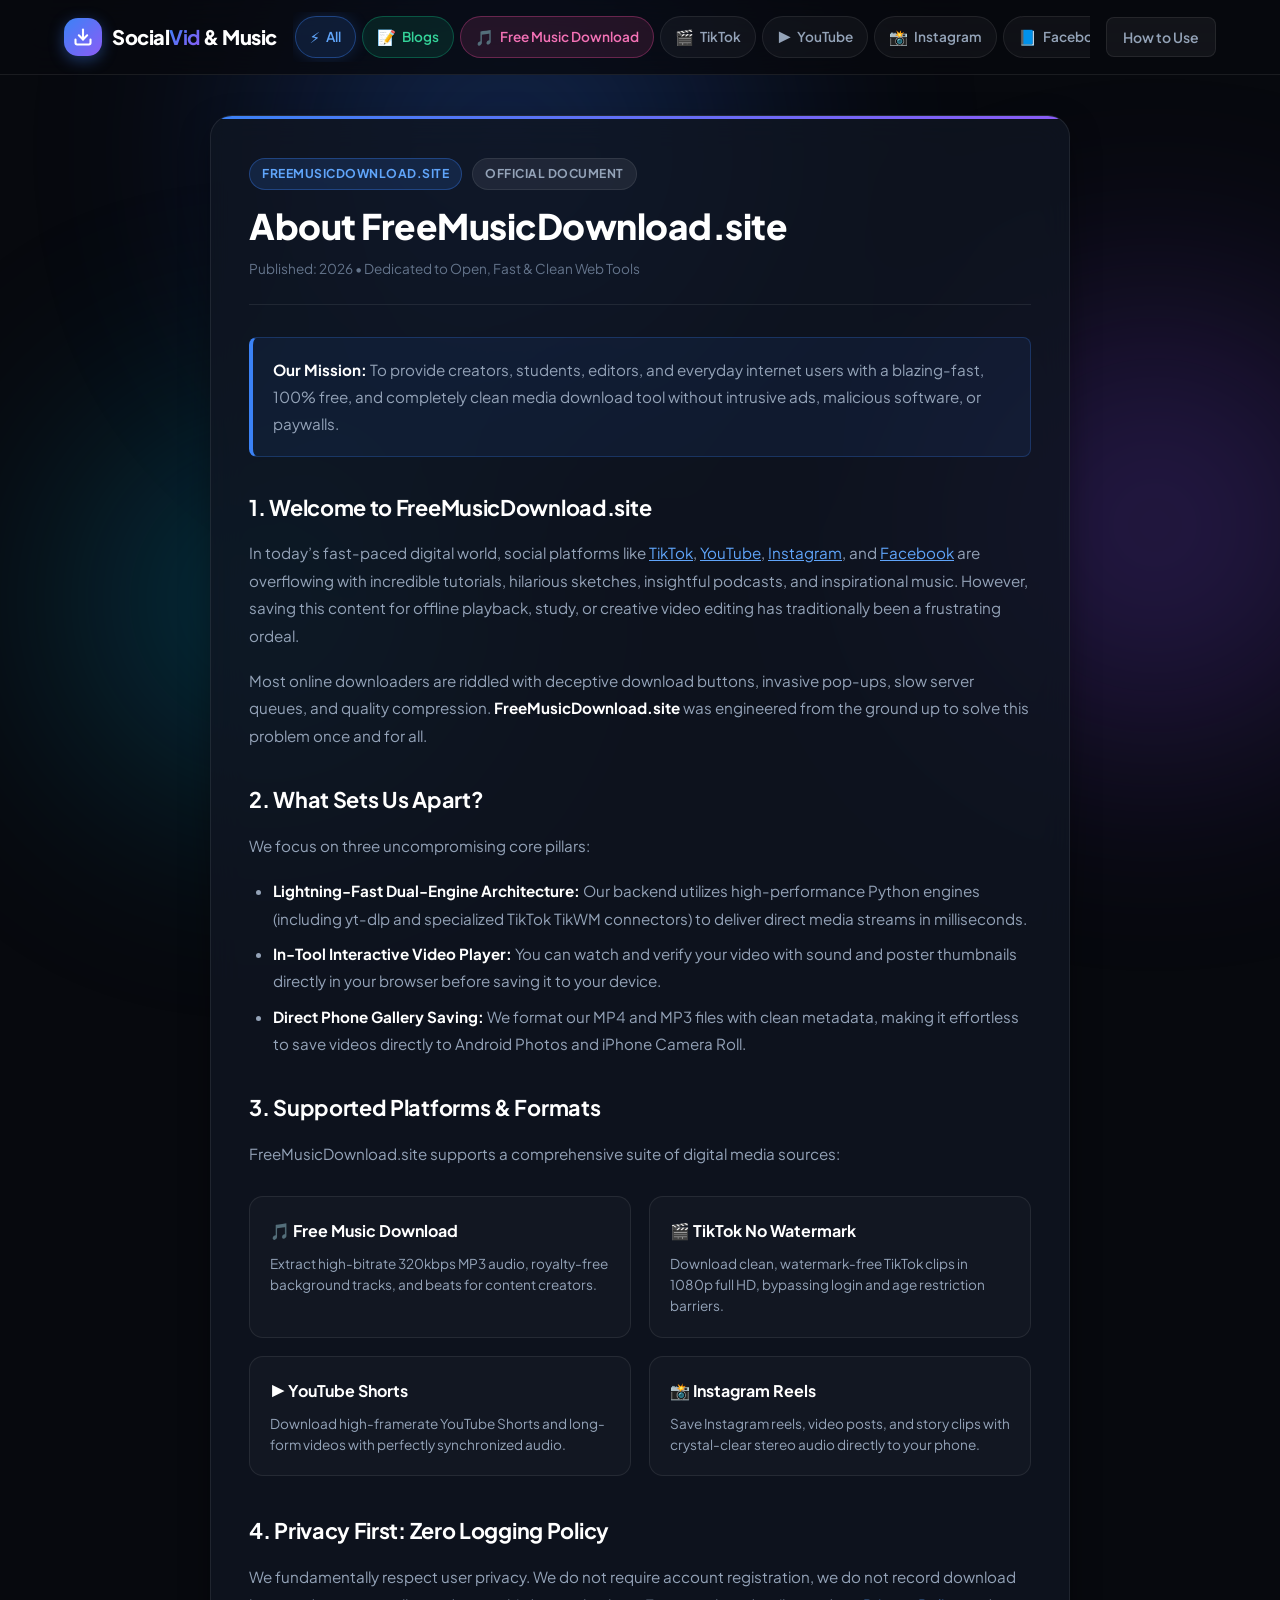
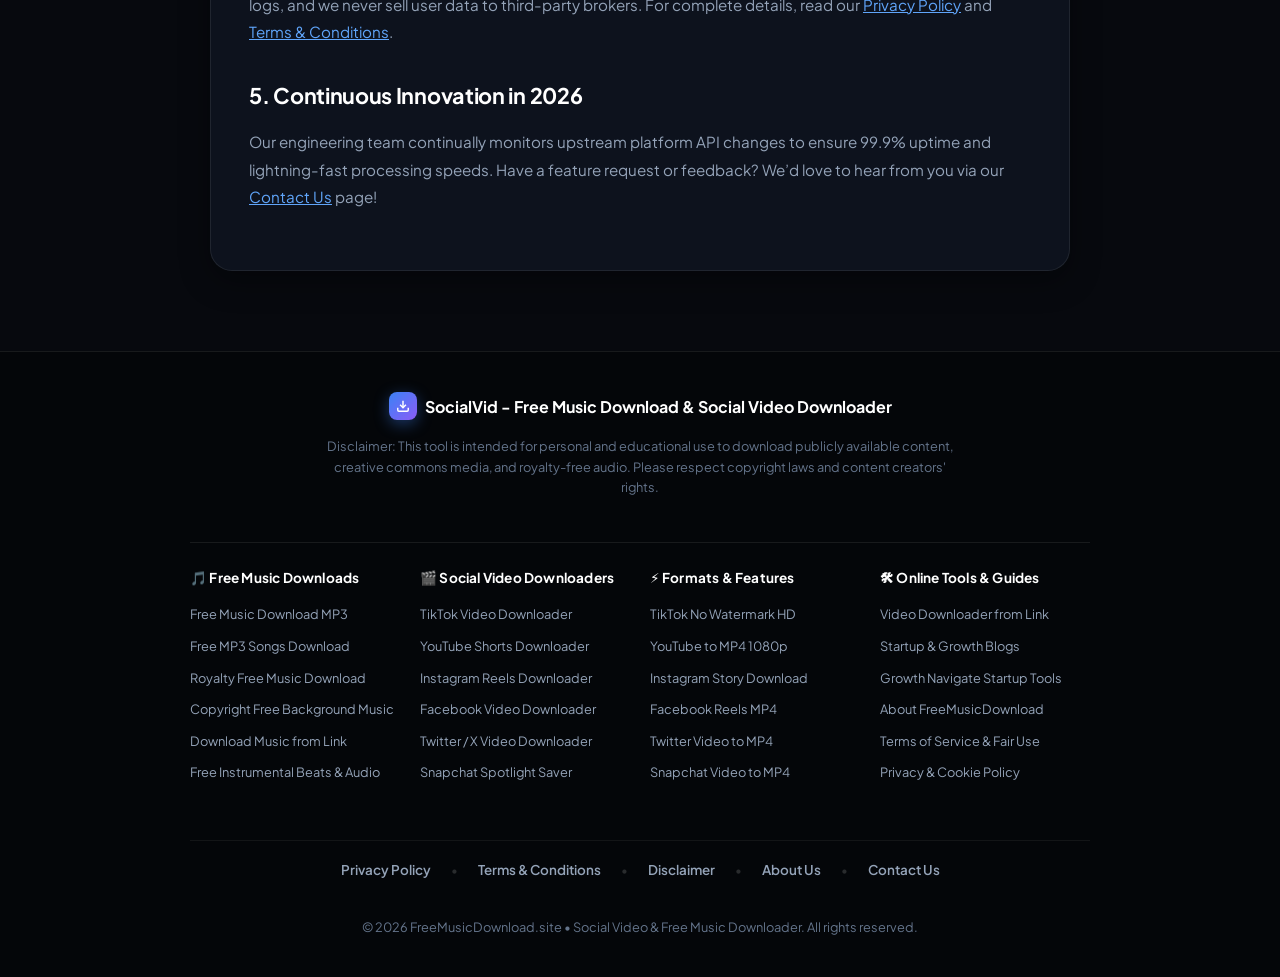
==== commit b739df55: "Add Blogs navbar button, blogs listing hub (blogs.html), and dedicated SEO article (growth-navigate-" ====
--- a/about-us.html
+++ b/about-us.html
@@ -56,6 +56,9 @@
       <div class="nav-platforms" id="navPlatforms">
         <a href="index.html" class="nav-platform-btn" data-platform="all" title="All Supported Platforms">
           <span class="platform-icon">⚡</span> All
+        </a>
+        <a href="blogs.html" class="nav-platform-btn" data-platform="blogs" title="Startup & Growth Blogs">
+          <span class="platform-icon">📝</span> Blogs
         </a>
         <a href="index.html#home" class="nav-platform-btn highlight-music-btn" data-platform="music" title="Free Music Download - Just Paste Music Link">
           <span class="platform-icon">🎵</span> Free Music Download
@@ -124,6 +127,15 @@
           <div class="feature-item-content">
             <div class="feature-item-title">All Supported Media</div>
             <div class="feature-item-sub">Music, Songs, YouTube, TikTok & Reels</div>
+          </div>
+          <span class="feature-item-indicator">Select</span>
+        </a>
+
+        <a href="blogs.html" class="mobile-feature-item" data-platform="blogs">
+          <span class="feature-item-icon">📝</span>
+          <div class="feature-item-content">
+            <div class="feature-item-title">Startup & Growth Blogs <span class="feature-badge-hot">NEW</span></div>
+            <div class="feature-item-sub">Growth Navigate Startup Tools & Guides</div>
           </div>
           <span class="feature-item-indicator">Select</span>
         </a>
@@ -335,12 +347,12 @@
             </ul>
           </div>
 
-          <div class="footer-col">
+                    <div class="footer-col">
             <div class="footer-col-title">🛠 Online Tools & Guides</div>
             <ul class="footer-links-list">
               <li><a href="index.html#how-it-works" class="footer-keyword-link">Video Downloader from Link</a></li>
-              <li><a href="index.html#how-it-works" class="footer-keyword-link">Online Social Video Downloader</a></li>
-              <li><a href="index.html#faq" class="footer-keyword-link">How to Save Videos to Gallery</a></li>
+              <li><a href="blogs.html" class="footer-keyword-link">Startup & Growth Blogs</a></li>
+              <li><a href="growth-navigate-startup-tools.html" class="footer-keyword-link">Growth Navigate Startup Tools</a></li>
               <li><a href="about-us.html" class="footer-keyword-link">About FreeMusicDownload</a></li>
               <li><a href="terms-conditions.html" class="footer-keyword-link">Terms of Service & Fair Use</a></li>
               <li><a href="privacy-policy.html" class="footer-keyword-link">Privacy & Cookie Policy</a></li>
--- a/style.css
+++ b/style.css
@@ -2379,3 +2379,466 @@
   }
 }
 
+/* ==========================================================
+   BLOG HUB & BLOG ARTICLE STYLES
+   ========================================================== */
+
+/* Navbar Blogs Button Special Accent */
+.nav-platform-btn[data-platform="blogs"] {
+  background: rgba(16, 185, 129, 0.12);
+  border-color: rgba(16, 185, 129, 0.35);
+  color: #34d399;
+}
+
+.nav-platform-btn[data-platform="blogs"]:hover {
+  background: rgba(16, 185, 129, 0.22);
+  border-color: rgba(16, 185, 129, 0.5);
+  color: #fff;
+  box-shadow: 0 0 16px rgba(16, 185, 129, 0.25);
+}
+
+.nav-platform-btn[data-platform="blogs"].active {
+  background: rgba(16, 185, 129, 0.25);
+  color: #34d399;
+  border-color: #10b981;
+  box-shadow: 0 0 20px rgba(16, 185, 129, 0.35);
+}
+
+/* Blog Listing Hub Container */
+.blogs-container {
+  max-width: 1100px;
+  margin: 30px auto 70px;
+  padding: 0 20px;
+  position: relative;
+  z-index: 1;
+}
+
+.blogs-hero {
+  text-align: center;
+  margin-bottom: 40px;
+}
+
+.blogs-hero-badge {
+  display: inline-flex;
+  align-items: center;
+  gap: 8px;
+  background: rgba(16, 185, 129, 0.15);
+  border: 1px solid rgba(16, 185, 129, 0.35);
+  color: #34d399;
+  font-size: 0.8rem;
+  font-weight: 700;
+  padding: 6px 14px;
+  border-radius: var(--radius-full);
+  margin-bottom: 16px;
+  text-transform: uppercase;
+  letter-spacing: 0.5px;
+}
+
+.blogs-hero-title {
+  font-size: 2.3rem;
+  font-weight: 800;
+  color: #fff;
+  letter-spacing: -0.5px;
+  margin-bottom: 12px;
+}
+
+.blogs-hero-sub {
+  font-size: 1.05rem;
+  color: var(--text-secondary);
+  max-width: 680px;
+  margin: 0 auto;
+  line-height: 1.6;
+}
+
+/* Blog Grid */
+.blog-grid {
+  display: grid;
+  grid-template-columns: repeat(auto-fill, minmax(320px, 1fr));
+  gap: 26px;
+}
+
+/* Blog Card */
+.blog-card {
+  background: var(--bg-card);
+  border: 1px solid var(--border-color);
+  border-radius: var(--radius-lg);
+  overflow: hidden;
+  display: flex;
+  flex-direction: column;
+  backdrop-filter: blur(14px);
+  -webkit-backdrop-filter: blur(14px);
+  transition: all var(--transition-normal);
+  text-decoration: none;
+  color: inherit;
+  box-shadow: 0 8px 24px rgba(0, 0, 0, 0.3);
+}
+
+.blog-card:hover {
+  transform: translateY(-4px);
+  border-color: rgba(59, 130, 246, 0.45);
+  box-shadow: 0 14px 35px rgba(0, 0, 0, 0.5), 0 0 20px rgba(59, 130, 246, 0.2);
+}
+
+.blog-card-thumb {
+  width: 100%;
+  aspect-ratio: 16 / 9;
+  background: linear-gradient(135deg, #1e293b, #0f172a);
+  position: relative;
+  overflow: hidden;
+  display: flex;
+  align-items: center;
+  justify-content: center;
+  border-bottom: 1px solid var(--border-color);
+}
+
+.blog-card-thumb img {
+  width: 100%;
+  height: 100%;
+  object-fit: cover;
+  transition: transform 0.4s ease;
+}
+
+.blog-card:hover .blog-card-thumb img {
+  transform: scale(1.05);
+}
+
+.blog-thumb-placeholder {
+  display: flex;
+  flex-direction: column;
+  align-items: center;
+  justify-content: center;
+  gap: 8px;
+  color: #60a5fa;
+  text-align: center;
+  padding: 20px;
+}
+
+.blog-thumb-icon {
+  font-size: 2.2rem;
+}
+
+.blog-thumb-label {
+  font-size: 0.85rem;
+  font-weight: 700;
+  color: #f1f5f9;
+  letter-spacing: 0.3px;
+}
+
+.blog-card-body {
+  padding: 22px;
+  display: flex;
+  flex-direction: column;
+  flex: 1;
+}
+
+.blog-card-meta {
+  display: flex;
+  align-items: center;
+  justify-content: space-between;
+  margin-bottom: 12px;
+  font-size: 0.78rem;
+  color: var(--text-muted);
+}
+
+.blog-category-badge {
+  background: rgba(59, 130, 246, 0.15);
+  border: 1px solid rgba(59, 130, 246, 0.3);
+  color: #60a5fa;
+  padding: 3px 10px;
+  border-radius: var(--radius-full);
+  font-weight: 700;
+  text-transform: uppercase;
+  font-size: 0.7rem;
+}
+
+.blog-card-title {
+  font-size: 1.25rem;
+  font-weight: 800;
+  color: #fff;
+  line-height: 1.35;
+  margin-bottom: 10px;
+  transition: color var(--transition-fast);
+}
+
+.blog-card:hover .blog-card-title {
+  color: #60a5fa;
+}
+
+.blog-card-excerpt {
+  font-size: 0.9rem;
+  line-height: 1.6;
+  color: var(--text-secondary);
+  margin-bottom: 20px;
+  flex: 1;
+}
+
+.blog-card-footer {
+  display: flex;
+  align-items: center;
+  justify-content: space-between;
+  padding-top: 14px;
+  border-top: 1px solid var(--border-color);
+  font-size: 0.85rem;
+  font-weight: 700;
+  color: #60a5fa;
+}
+
+.blog-card-link-arrow {
+  transition: transform var(--transition-fast);
+}
+
+.blog-card:hover .blog-card-link-arrow {
+  transform: translateX(4px);
+}
+
+/* Coming Soon Blog Card */
+.blog-card.coming-soon {
+  opacity: 0.65;
+  border-style: dashed;
+}
+
+.blog-card.coming-soon:hover {
+  transform: none;
+  border-color: var(--border-color);
+  box-shadow: none;
+}
+
+/* ==========================================================
+   BLOG ARTICLE FULL PAGE STYLES
+   ========================================================== */
+.blog-article-container {
+  max-width: 920px;
+  margin: 30px auto 80px;
+  padding: 0 20px;
+  position: relative;
+  z-index: 1;
+}
+
+.blog-article-card {
+  background: var(--bg-card);
+  border: 1px solid var(--border-color);
+  border-radius: var(--radius-lg);
+  padding: 44px 38px;
+  backdrop-filter: blur(16px);
+  -webkit-backdrop-filter: blur(16px);
+  box-shadow: 0 10px 30px rgba(0, 0, 0, 0.4);
+  position: relative;
+  overflow: hidden;
+}
+
+.blog-article-card::before {
+  content: '';
+  position: absolute;
+  top: 0;
+  left: 0;
+  right: 0;
+  height: 3px;
+  background: linear-gradient(135deg, #10b981, #3b82f6, #8b5cf6);
+}
+
+.blog-breadcrumb {
+  display: flex;
+  align-items: center;
+  gap: 8px;
+  font-size: 0.82rem;
+  color: var(--text-muted);
+  margin-bottom: 20px;
+}
+
+.blog-breadcrumb a {
+  color: var(--text-secondary);
+  text-decoration: none;
+}
+
+.blog-breadcrumb a:hover {
+  color: #fff;
+}
+
+.blog-article-header {
+  margin-bottom: 30px;
+  border-bottom: 1px solid var(--border-color);
+  padding-bottom: 24px;
+}
+
+.blog-article-title {
+  font-size: 2.3rem;
+  font-weight: 800;
+  color: #fff;
+  letter-spacing: -0.5px;
+  line-height: 1.28;
+  margin-bottom: 14px;
+}
+
+.blog-article-meta-row {
+  display: flex;
+  align-items: center;
+  gap: 16px;
+  flex-wrap: wrap;
+  font-size: 0.84rem;
+  color: var(--text-secondary);
+}
+
+.blog-article-meta-item {
+  display: inline-flex;
+  align-items: center;
+  gap: 6px;
+}
+
+.blog-article-body {
+  color: var(--text-secondary);
+  line-height: 1.85;
+  font-size: 1rem;
+}
+
+.blog-article-body h2 {
+  font-size: 1.55rem;
+  font-weight: 800;
+  color: #fff;
+  margin: 38px 0 14px;
+  letter-spacing: -0.3px;
+  border-left: 3px solid #3b82f6;
+  padding-left: 14px;
+}
+
+.blog-article-body h3 {
+  font-size: 1.2rem;
+  font-weight: 700;
+  color: #f1f5f9;
+  margin: 24px 0 10px;
+}
+
+.blog-article-body p {
+  margin-bottom: 20px;
+}
+
+.blog-article-body ul, .blog-article-body ol {
+  margin: 14px 0 24px 26px;
+}
+
+.blog-article-body li {
+  margin-bottom: 10px;
+  padding-left: 4px;
+}
+
+.blog-article-body strong {
+  color: #fff;
+}
+
+/* Image Box Container with Placeholder & Easy Swapping */
+.blog-img-box {
+  margin: 32px 0 36px;
+  background: rgba(15, 23, 42, 0.8);
+  border: 1px solid rgba(255, 255, 255, 0.12);
+  border-radius: var(--radius-md);
+  overflow: hidden;
+  box-shadow: 0 8px 24px rgba(0, 0, 0, 0.4);
+}
+
+.blog-img-box img {
+  width: 100%;
+  height: auto;
+  max-height: 480px;
+  object-fit: cover;
+  display: block;
+}
+
+.blog-img-placeholder {
+  width: 100%;
+  min-height: 240px;
+  background: linear-gradient(135deg, rgba(30, 41, 59, 0.9), rgba(15, 23, 42, 0.95));
+  display: flex;
+  flex-direction: column;
+  align-items: center;
+  justify-content: center;
+  gap: 12px;
+  padding: 30px 20px;
+  border-bottom: 1px solid rgba(255, 255, 255, 0.08);
+  position: relative;
+}
+
+.blog-img-placeholder-badge {
+  background: rgba(59, 130, 246, 0.2);
+  border: 1px solid rgba(59, 130, 246, 0.4);
+  color: #93c5fd;
+  font-size: 0.75rem;
+  font-weight: 700;
+  text-transform: uppercase;
+  letter-spacing: 0.5px;
+  padding: 4px 12px;
+  border-radius: var(--radius-full);
+}
+
+.blog-img-placeholder-title {
+  font-size: 1.15rem;
+  font-weight: 700;
+  color: #fff;
+  text-align: center;
+  max-width: 600px;
+}
+
+.blog-img-placeholder-sub {
+  font-size: 0.82rem;
+  color: var(--text-muted);
+  text-align: center;
+}
+
+.blog-img-box figcaption {
+  padding: 12px 18px;
+  font-size: 0.82rem;
+  color: var(--text-muted);
+  background: rgba(0, 0, 0, 0.3);
+  text-align: center;
+  border-top: 1px solid rgba(255, 255, 255, 0.06);
+}
+
+/* Workflow Flow Box */
+.workflow-box {
+  background: rgba(59, 130, 246, 0.08);
+  border: 1px solid rgba(59, 130, 246, 0.25);
+  border-radius: var(--radius-md);
+  padding: 18px 24px;
+  margin: 24px 0;
+  text-align: center;
+  font-weight: 700;
+  font-size: 1.05rem;
+  color: #60a5fa;
+  letter-spacing: 0.3px;
+  display: flex;
+  align-items: center;
+  justify-content: center;
+  flex-wrap: wrap;
+  gap: 10px;
+}
+
+.workflow-node {
+  background: rgba(255, 255, 255, 0.08);
+  border: 1px solid rgba(255, 255, 255, 0.15);
+  padding: 6px 14px;
+  border-radius: var(--radius-sm);
+  color: #fff;
+}
+
+.workflow-arrow {
+  color: #38bdf8;
+  font-size: 1.2rem;
+}
+
+@media (max-width: 768px) {
+  .blogs-hero-title {
+    font-size: 1.8rem;
+  }
+  .blog-article-card {
+    padding: 26px 18px;
+  }
+  .blog-article-title {
+    font-size: 1.65rem;
+  }
+  .blog-article-body h2 {
+    font-size: 1.3rem;
+  }
+  .workflow-box {
+    font-size: 0.9rem;
+  }
+}
+
+
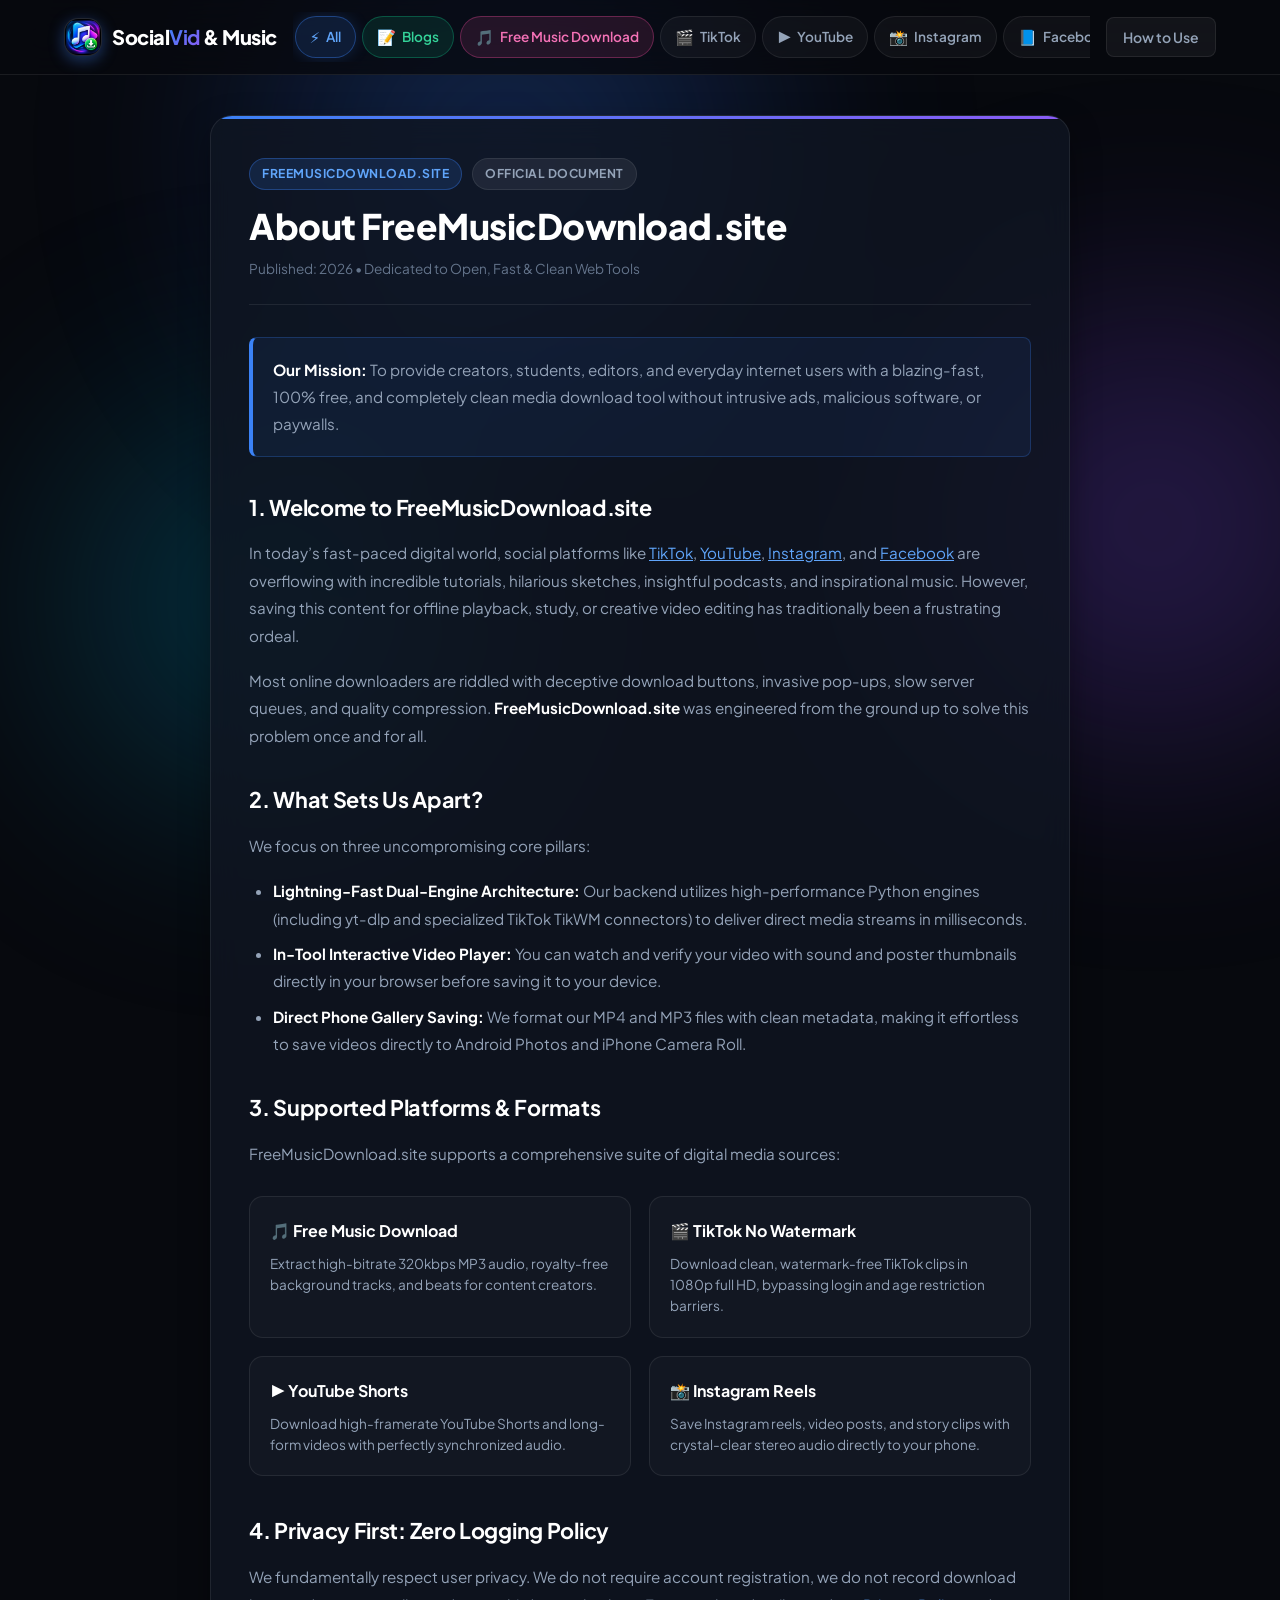
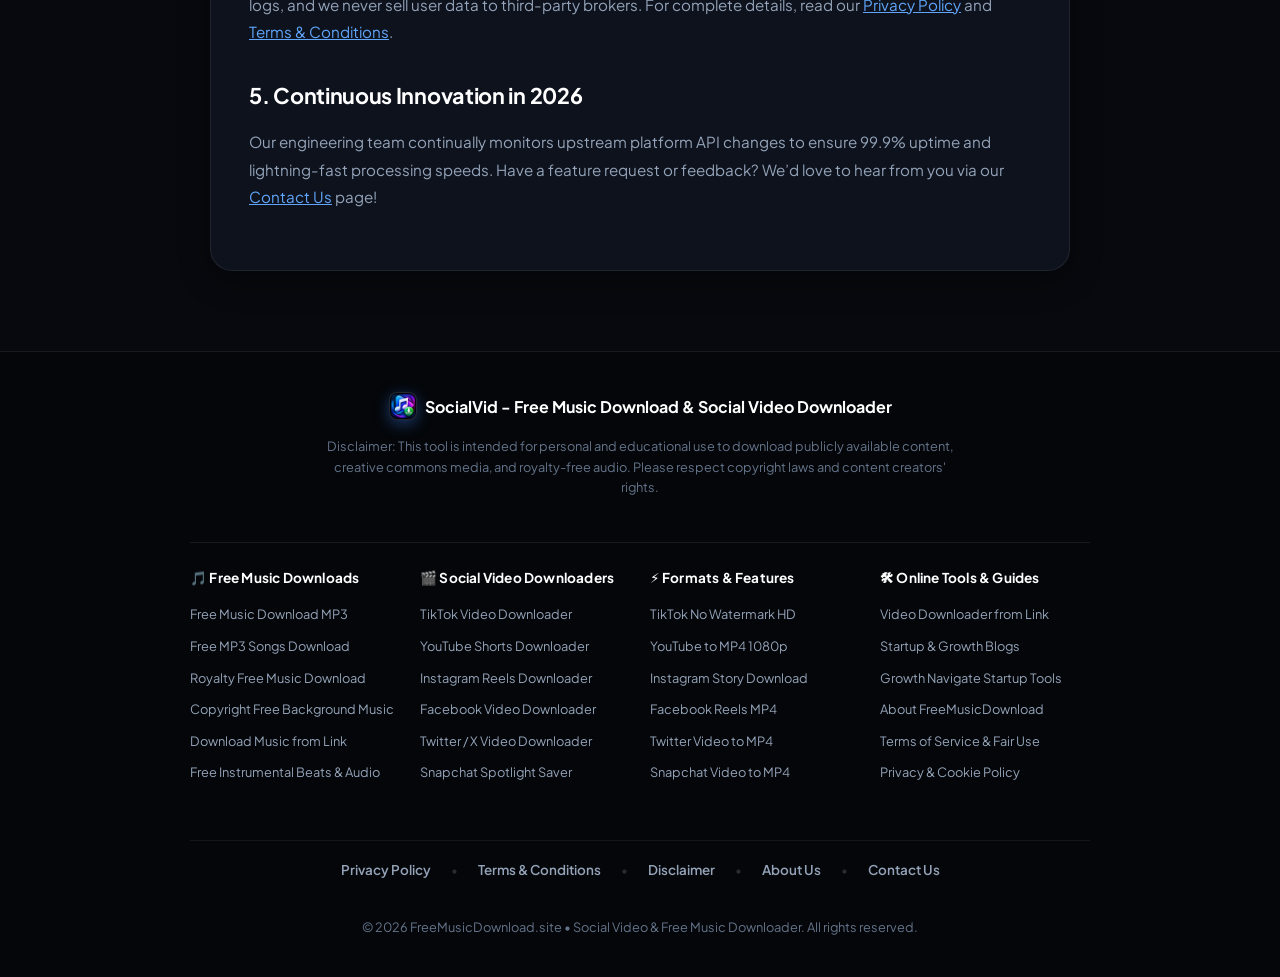
==== commit 328ff6b2: "feat(branding): add new modern app icon across favicons, navbar, and footer" ====
--- a/about-us.html
+++ b/about-us.html
@@ -3,6 +3,7 @@
 <head>
   <meta charset="UTF-8">
   <meta name="viewport" content="width=device-width, initial-scale=1.0">
+  <meta name="google-adsense-account" content="ca-pub-6684322530533110">
   <title>About Us - FreeMusicDownload.site</title>
   
   <!-- Primary SEO Meta Tags -->
@@ -11,6 +12,10 @@
   <meta name="author" content="FreeMusicDownload.site">
   <meta name="theme-color" content="#0b0f19">
   <link rel="canonical" href="https://freemusicdownload.site/about-us.html">
+  <!-- Favicon and App Icons -->
+  <link rel="icon" type="image/png" sizes="32x32" href="images/app-icon.png">
+  <link rel="icon" type="image/x-icon" href="favicon.ico">
+  <link rel="apple-touch-icon" sizes="180x180" href="images/apple-touch-icon.png">
 
   <!-- Open Graph / Facebook -->
   <meta property="og:type" content="website">
@@ -30,6 +35,8 @@
   <link rel="preconnect" href="https://fonts.gstatic.com" crossorigin>
   <link href="https://fonts.googleapis.com/css2?family=Plus+Jakarta+Sans:wght@400;500;600;700;800&display=swap" rel="stylesheet">
   <link rel="stylesheet" href="style.css">
+  <meta property="og:image" content="https://freemusicdownload.site/images/app-icon.png">
+  <meta name="twitter:image" content="https://freemusicdownload.site/images/app-icon.png">
 </head>
 <body>
 
@@ -43,11 +50,7 @@
     <nav class="navbar" aria-label="Main Navigation">
       <a href="index.html" class="nav-brand">
         <div class="brand-icon">
-          <svg viewBox="0 0 24 24" fill="none" stroke="currentColor" stroke-width="2.5" stroke-linecap="round" stroke-linejoin="round">
-            <path d="M21 15v4a2 2 0 0 1-2 2H5a2 2 0 0 1-2-2v-4"></path>
-            <polyline points="7 10 12 15 17 10"></polyline>
-            <line x1="12" y1="15" x2="12" y2="3"></line>
-          </svg>
+          <img src="images/app-icon.png" alt="FreeMusicDownload Logo" class="brand-logo-img">
         </div>
         <span class="brand-text">Social<strong>Vid</strong> & Music</span>
       </a>
@@ -295,11 +298,7 @@
     <div class="footer-content">
       <div class="footer-brand">
         <div class="brand-icon small">
-          <svg viewBox="0 0 24 24" fill="none" stroke="currentColor" stroke-width="2.5">
-            <path d="M21 15v4a2 2 0 0 1-2 2H5a2 2 0 0 1-2-2v-4"></path>
-            <polyline points="7 10 12 15 17 10"></polyline>
-            <line x1="12" y1="15" x2="12" y2="3"></line>
-          </svg>
+          <img src="images/app-icon.png" alt="FreeMusicDownload Logo" class="brand-logo-img">
         </div>
         <span>SocialVid - Free Music Download & Social Video Downloader</span>
       </div>
--- a/style.css
+++ b/style.css
@@ -135,14 +135,26 @@
 .brand-icon {
   width: 38px;
   height: 38px;
-  background: var(--gradient-primary);
+  background: #0b0f19;
   border-radius: var(--radius-md);
   display: flex;
   align-items: center;
   justify-content: center;
   color: #fff;
   box-shadow: 0 4px 15px rgba(59, 130, 246, 0.4);
-  transition: transform var(--transition-fast);
+  transition: transform var(--transition-fast), box-shadow var(--transition-fast);
+  overflow: hidden;
+  flex-shrink: 0;
+  border: 1px solid rgba(255, 255, 255, 0.1);
+}
+
+.brand-icon img,
+.brand-icon .brand-logo-img {
+  width: 100%;
+  height: 100%;
+  object-fit: cover;
+  display: block;
+  border-radius: inherit;
 }
 
 .brand-icon svg {
@@ -151,7 +163,8 @@
 }
 
 .nav-brand:hover .brand-icon {
-  transform: rotate(-8deg) scale(1.05);
+  transform: rotate(-6deg) scale(1.08);
+  box-shadow: 0 6px 20px rgba(59, 130, 246, 0.6);
 }
 
 .brand-text strong {
@@ -852,6 +865,113 @@
   font-weight: 700;
 }
 
+.pill-intl {
+  background: rgba(16, 185, 129, 0.12) !important;
+  border-color: rgba(16, 185, 129, 0.4) !important;
+  color: #34d399 !important;
+  font-weight: 700;
+}
+
+.pill-copypaste {
+  background: rgba(99, 102, 241, 0.12) !important;
+  border-color: rgba(99, 102, 241, 0.4) !important;
+  color: #818cf8 !important;
+  font-weight: 700;
+}
+
+/* Copy-Paste & SEO Feature Banner */
+.copy-paste-feature-banner {
+  margin: 40px auto 10px;
+  max-width: 900px;
+  width: 100%;
+  text-align: left;
+}
+
+.copy-paste-card {
+  background: linear-gradient(135deg, rgba(15, 23, 42, 0.88), rgba(30, 41, 59, 0.7));
+  border: 1px solid rgba(59, 130, 246, 0.3);
+  border-radius: var(--radius-lg);
+  padding: 26px 30px;
+  backdrop-filter: blur(12px);
+  -webkit-backdrop-filter: blur(12px);
+  box-shadow: 0 10px 30px rgba(0, 0, 0, 0.35);
+  position: relative;
+  overflow: hidden;
+}
+
+.copy-paste-card::before {
+  content: '';
+  position: absolute;
+  top: 0;
+  left: 0;
+  width: 4px;
+  height: 100%;
+  background: linear-gradient(180deg, #3b82f6, #10b981, #ec4899);
+}
+
+.copy-paste-header {
+  display: flex;
+  align-items: center;
+  gap: 12px;
+  margin-bottom: 12px;
+  flex-wrap: wrap;
+}
+
+.copy-paste-tag {
+  background: rgba(59, 130, 246, 0.18);
+  border: 1px solid rgba(59, 130, 246, 0.4);
+  color: #93c5fd;
+  font-size: 0.72rem;
+  font-weight: 800;
+  text-transform: uppercase;
+  letter-spacing: 0.6px;
+  padding: 3px 10px;
+  border-radius: var(--radius-full);
+}
+
+.copy-paste-header h2 {
+  font-size: 1.32rem;
+  font-weight: 800;
+  color: #fff;
+  letter-spacing: -0.3px;
+  margin: 0;
+}
+
+.copy-paste-text {
+  color: var(--text-secondary);
+  font-size: 0.94rem;
+  line-height: 1.68;
+  margin-bottom: 18px;
+}
+
+.copy-paste-text strong {
+  color: #60a5fa;
+  font-weight: 700;
+}
+
+.copy-paste-badges {
+  display: flex;
+  flex-wrap: wrap;
+  gap: 8px;
+}
+
+.cp-badge {
+  background: rgba(255, 255, 255, 0.05);
+  border: 1px solid rgba(255, 255, 255, 0.1);
+  color: var(--text-secondary);
+  font-size: 0.76rem;
+  font-weight: 600;
+  padding: 4px 10px;
+  border-radius: var(--radius-full);
+  transition: all var(--transition-fast);
+}
+
+.cp-badge:hover {
+  background: rgba(59, 130, 246, 0.15);
+  border-color: rgba(59, 130, 246, 0.4);
+  color: #93c5fd;
+}
+
 /* ==========================================================
    INFO SECTIONS & HEADINGS
    ========================================================= */
@@ -1129,6 +1249,15 @@
   width: 28px;
   height: 28px;
   border-radius: var(--radius-sm);
+  overflow: hidden;
+}
+
+.brand-icon.small img,
+.brand-icon.small .brand-logo-img {
+  width: 100%;
+  height: 100%;
+  object-fit: cover;
+  display: block;
 }
 
 .brand-icon.small svg {
@@ -2841,4 +2970,312 @@
   }
 }
 
-
+/* ==========================================================
+   BLOG FEATURED HERO IMAGE & READING CONTROLS
+   ========================================================== */
+.blog-header-controls {
+  display: flex;
+  align-items: center;
+  justify-content: space-between;
+  margin-bottom: 22px;
+  flex-wrap: wrap;
+  gap: 12px;
+}
+
+.blog-inline-theme-toggle {
+  display: inline-flex;
+  align-items: center;
+  gap: 8px;
+  background: rgba(255, 255, 255, 0.08);
+  border: 1px solid rgba(255, 255, 255, 0.18);
+  color: #f1f5f9;
+  padding: 7px 15px;
+  border-radius: var(--radius-full);
+  font-size: 0.82rem;
+  font-weight: 700;
+  cursor: pointer;
+  transition: all var(--transition-fast);
+}
+
+.blog-inline-theme-toggle:hover {
+  background: rgba(59, 130, 246, 0.25);
+  border-color: #3b82f6;
+  color: #93c5fd;
+  transform: translateY(-1px);
+}
+
+/* Floating reading mode toggle button on the right */
+.blog-theme-toggle {
+  position: fixed;
+  top: 86px;
+  right: 24px;
+  z-index: 9999;
+  display: inline-flex;
+  align-items: center;
+  gap: 8px;
+  background: rgba(15, 23, 42, 0.92);
+  color: #f8fafc;
+  border: 1px solid rgba(255, 255, 255, 0.25);
+  padding: 9px 18px;
+  border-radius: var(--radius-full);
+  font-size: 0.85rem;
+  font-weight: 700;
+  cursor: pointer;
+  pointer-events: auto;
+  user-select: none;
+  backdrop-filter: blur(14px);
+  -webkit-backdrop-filter: blur(14px);
+  box-shadow: 0 4px 20px rgba(0, 0, 0, 0.45);
+  transition: all var(--transition-fast);
+}
+
+.blog-theme-toggle:hover {
+  transform: translateY(-2px);
+  box-shadow: 0 8px 24px rgba(0, 0, 0, 0.55);
+  border-color: #3b82f6;
+  color: #60a5fa;
+}
+
+/* Featured Hero Cover Image at Top of Article */
+.blog-featured-hero-box {
+  margin: 10px 0 36px;
+  border-radius: var(--radius-md);
+  overflow: hidden;
+  border: 1px solid rgba(255, 255, 255, 0.12);
+  background: #0f172a;
+  box-shadow: 0 10px 30px rgba(0, 0, 0, 0.45);
+}
+
+.blog-featured-hero-box img {
+  width: 100%;
+  height: auto;
+  max-height: 480px;
+  object-fit: cover;
+  display: block;
+}
+
+.blog-featured-hero-box figcaption {
+  padding: 12px 20px;
+  font-size: 0.84rem;
+  color: var(--text-muted);
+  background: rgba(0, 0, 0, 0.35);
+  text-align: center;
+  border-top: 1px solid rgba(255, 255, 255, 0.06);
+}
+
+/* ==========================================================
+   LIGHT READING MODE OVERRIDES (ONLY FOR BLOG READING PAGES)
+   ========================================================== */
+body.blog-reading-page.light-mode {
+  background: #f8fafc !important;
+  color: #1e293b !important;
+}
+
+body.blog-reading-page.light-mode .glow-orb {
+  opacity: 0.12 !important;
+}
+
+body.blog-reading-page.light-mode .navbar-wrapper {
+  background: rgba(255, 255, 255, 0.9) !important;
+  border-bottom: 1px solid #e2e8f0 !important;
+  box-shadow: 0 4px 20px rgba(0, 0, 0, 0.05) !important;
+}
+
+body.blog-reading-page.light-mode .brand-text {
+  color: #0f172a !important;
+}
+
+body.blog-reading-page.light-mode .brand-text strong {
+  color: #2563eb !important;
+}
+
+body.blog-reading-page.light-mode .nav-platform-btn {
+  background: #f1f5f9 !important;
+  border-color: #cbd5e1 !important;
+  color: #334155 !important;
+}
+
+body.blog-reading-page.light-mode .nav-platform-btn:hover {
+  background: #e2e8f0 !important;
+  color: #0f172a !important;
+  border-color: #94a3b8 !important;
+}
+
+body.blog-reading-page.light-mode .nav-platform-btn.active {
+  background: #eff6ff !important;
+  border-color: #3b82f6 !important;
+  color: #1d4ed8 !important;
+}
+
+body.blog-reading-page.light-mode .nav-guide-link {
+  color: #475569 !important;
+}
+
+body.blog-reading-page.light-mode .mobile-menu-toggle {
+  background: #f1f5f9 !important;
+  border-color: #cbd5e1 !important;
+  color: #0f172a !important;
+}
+
+body.blog-reading-page.light-mode .blog-article-card {
+  background: #ffffff !important;
+  border: 1px solid #e2e8f0 !important;
+  box-shadow: 0 10px 40px rgba(0, 0, 0, 0.07) !important;
+}
+
+body.blog-reading-page.light-mode .blog-breadcrumb a {
+  color: #2563eb !important;
+}
+
+body.blog-reading-page.light-mode .blog-breadcrumb span {
+  color: #64748b !important;
+}
+
+body.blog-reading-page.light-mode .breadcrumb-current {
+  color: #0f172a !important;
+}
+
+body.blog-reading-page.light-mode .blog-article-header {
+  border-bottom: 1px solid #e2e8f0 !important;
+}
+
+body.blog-reading-page.light-mode .blog-article-title {
+  color: #0f172a !important;
+}
+
+body.blog-reading-page.light-mode .article-pill {
+  background: #f1f5f9 !important;
+  border-color: #cbd5e1 !important;
+  color: #334155 !important;
+}
+
+body.blog-reading-page.light-mode .article-pill.accent {
+  background: #eff6ff !important;
+  border-color: #bfdbfe !important;
+  color: #1d4ed8 !important;
+}
+
+body.blog-reading-page.light-mode .blog-article-meta-row {
+  color: #64748b !important;
+}
+
+body.blog-reading-page.light-mode .blog-article-body {
+  color: #334155 !important;
+}
+
+body.blog-reading-page.light-mode .blog-article-body p {
+  color: #334155 !important;
+}
+
+body.blog-reading-page.light-mode .blog-article-body strong {
+  color: #0f172a !important;
+}
+
+body.blog-reading-page.light-mode .blog-article-body h2 {
+  color: #0f172a !important;
+  border-left-color: #2563eb !important;
+}
+
+body.blog-reading-page.light-mode .blog-article-body h3 {
+  color: #1e293b !important;
+}
+
+body.blog-reading-page.light-mode .blog-article-body ul li,
+body.blog-reading-page.light-mode .blog-article-body ol li {
+  color: #334155 !important;
+}
+
+body.blog-reading-page.light-mode .article-tip-box {
+  background: #eff6ff !important;
+  border-color: #bfdbfe !important;
+  color: #1e3a8a !important;
+}
+
+body.blog-reading-page.light-mode .tip-box-text strong {
+  color: #1e3a8a !important;
+}
+
+body.blog-reading-page.light-mode .workflow-box {
+  background: #f8fafc !important;
+  border-color: #cbd5e1 !important;
+  color: #1d4ed8 !important;
+}
+
+body.blog-reading-page.light-mode .workflow-node {
+  background: #ffffff !important;
+  border-color: #cbd5e1 !important;
+  color: #0f172a !important;
+  box-shadow: 0 2px 6px rgba(0, 0, 0, 0.05) !important;
+}
+
+body.blog-reading-page.light-mode .workflow-arrow {
+  color: #2563eb !important;
+}
+
+body.blog-reading-page.light-mode .blog-img-box,
+body.blog-reading-page.light-mode .blog-featured-hero-box {
+  background: #f8fafc !important;
+  border: 1px solid #e2e8f0 !important;
+  box-shadow: 0 6px 20px rgba(0, 0, 0, 0.08) !important;
+}
+
+body.blog-reading-page.light-mode .blog-img-box figcaption,
+body.blog-reading-page.light-mode .blog-featured-hero-box figcaption {
+  background: #f1f5f9 !important;
+  color: #475569 !important;
+  border-top: 1px solid #e2e8f0 !important;
+}
+
+body.blog-reading-page.light-mode .blog-faq-card {
+  background: #ffffff !important;
+  border: 1px solid #e2e8f0 !important;
+  box-shadow: 0 4px 15px rgba(0, 0, 0, 0.05) !important;
+}
+
+body.blog-reading-page.light-mode .blog-faq-item {
+  border-color: #e2e8f0 !important;
+}
+
+body.blog-reading-page.light-mode .blog-faq-trigger {
+  color: #0f172a !important;
+}
+
+body.blog-reading-page.light-mode .blog-faq-content p {
+  color: #475569 !important;
+}
+
+body.blog-reading-page.light-mode .blog-theme-toggle {
+  background: #ffffff !important;
+  color: #0f172a !important;
+  border-color: #cbd5e1 !important;
+  box-shadow: 0 4px 16px rgba(0, 0, 0, 0.12) !important;
+}
+
+body.blog-reading-page.light-mode .blog-theme-toggle:hover {
+  background: #f1f5f9 !important;
+  border-color: #2563eb !important;
+  color: #2563eb !important;
+}
+
+body.blog-reading-page.light-mode .blog-inline-theme-toggle {
+  background: #f1f5f9 !important;
+  border-color: #cbd5e1 !important;
+  color: #334155 !important;
+}
+
+body.blog-reading-page.light-mode .blog-inline-theme-toggle:hover {
+  background: #e2e8f0 !important;
+  color: #1d4ed8 !important;
+  border-color: #93c5fd !important;
+}
+
+@media (max-width: 768px) {
+  .blog-theme-toggle {
+    top: 72px;
+    right: 12px;
+    padding: 6px 12px;
+    font-size: 0.78rem;
+  }
+}
+
+
